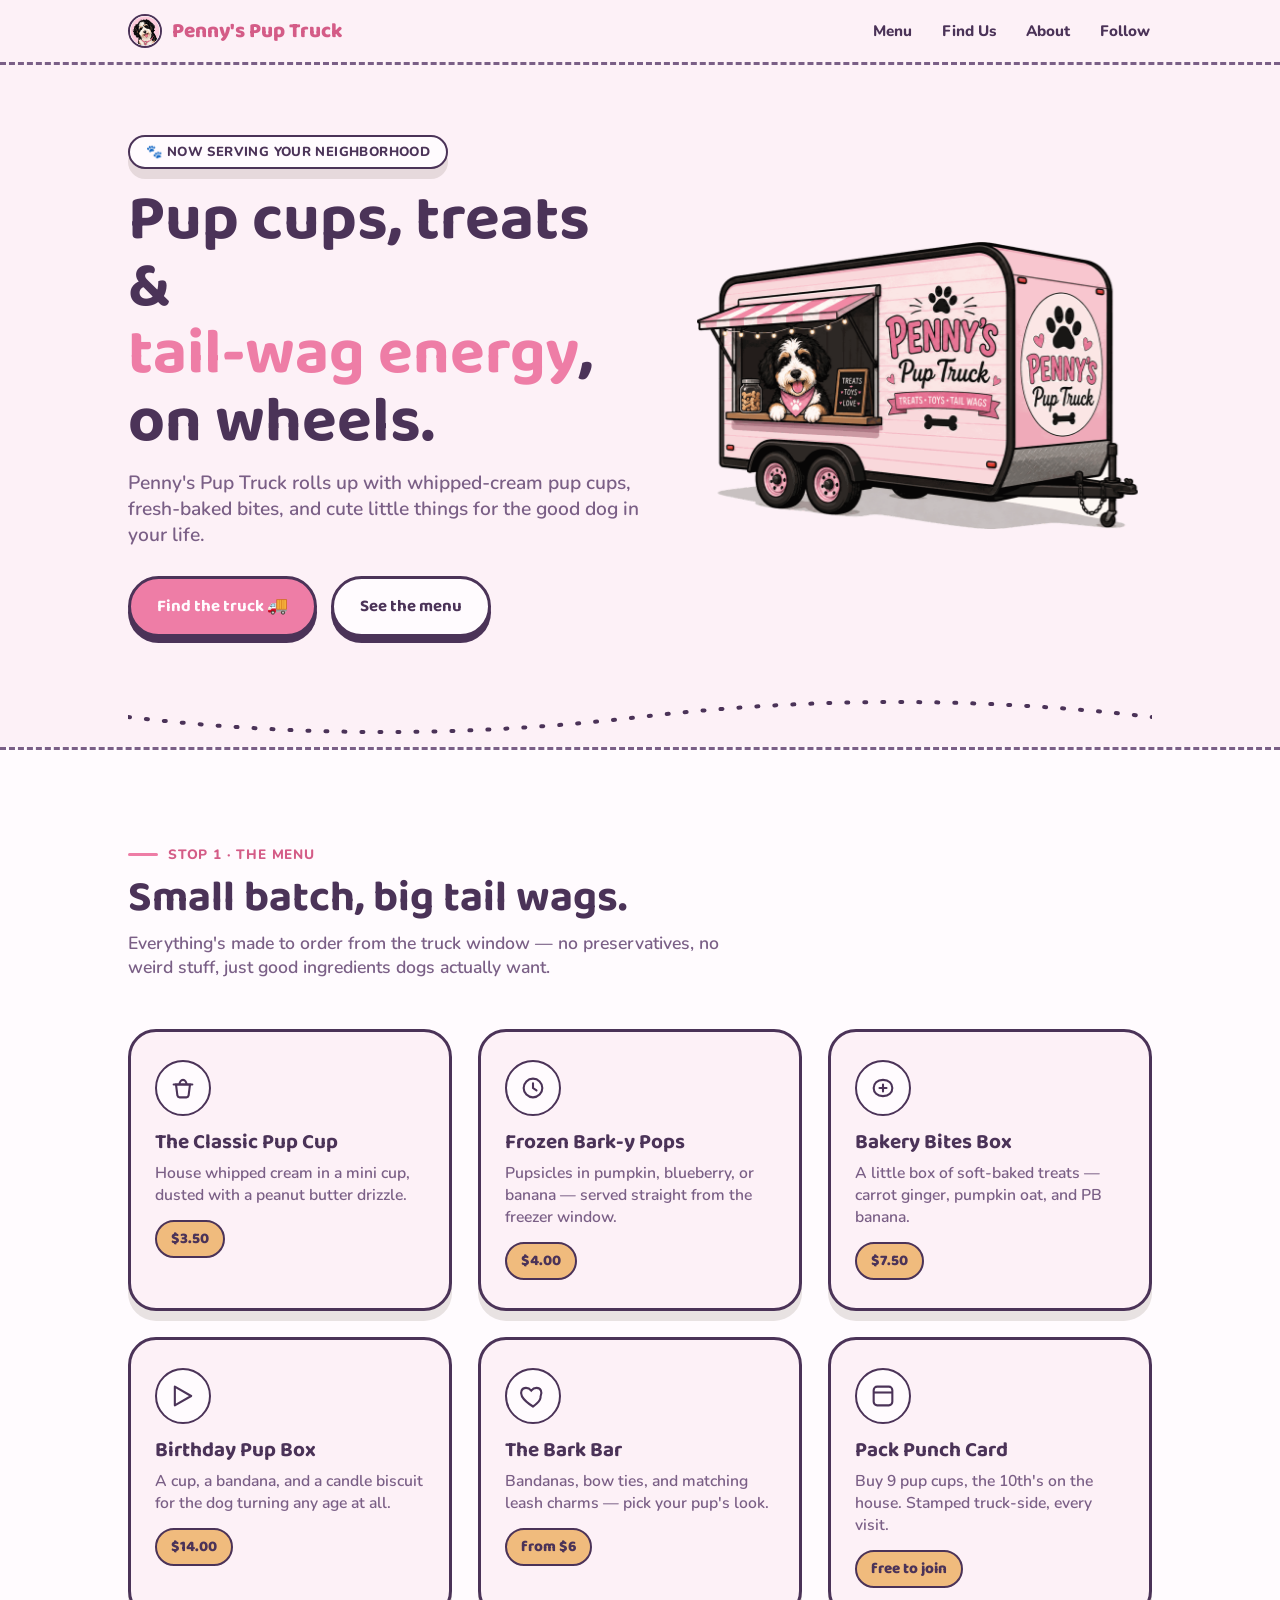
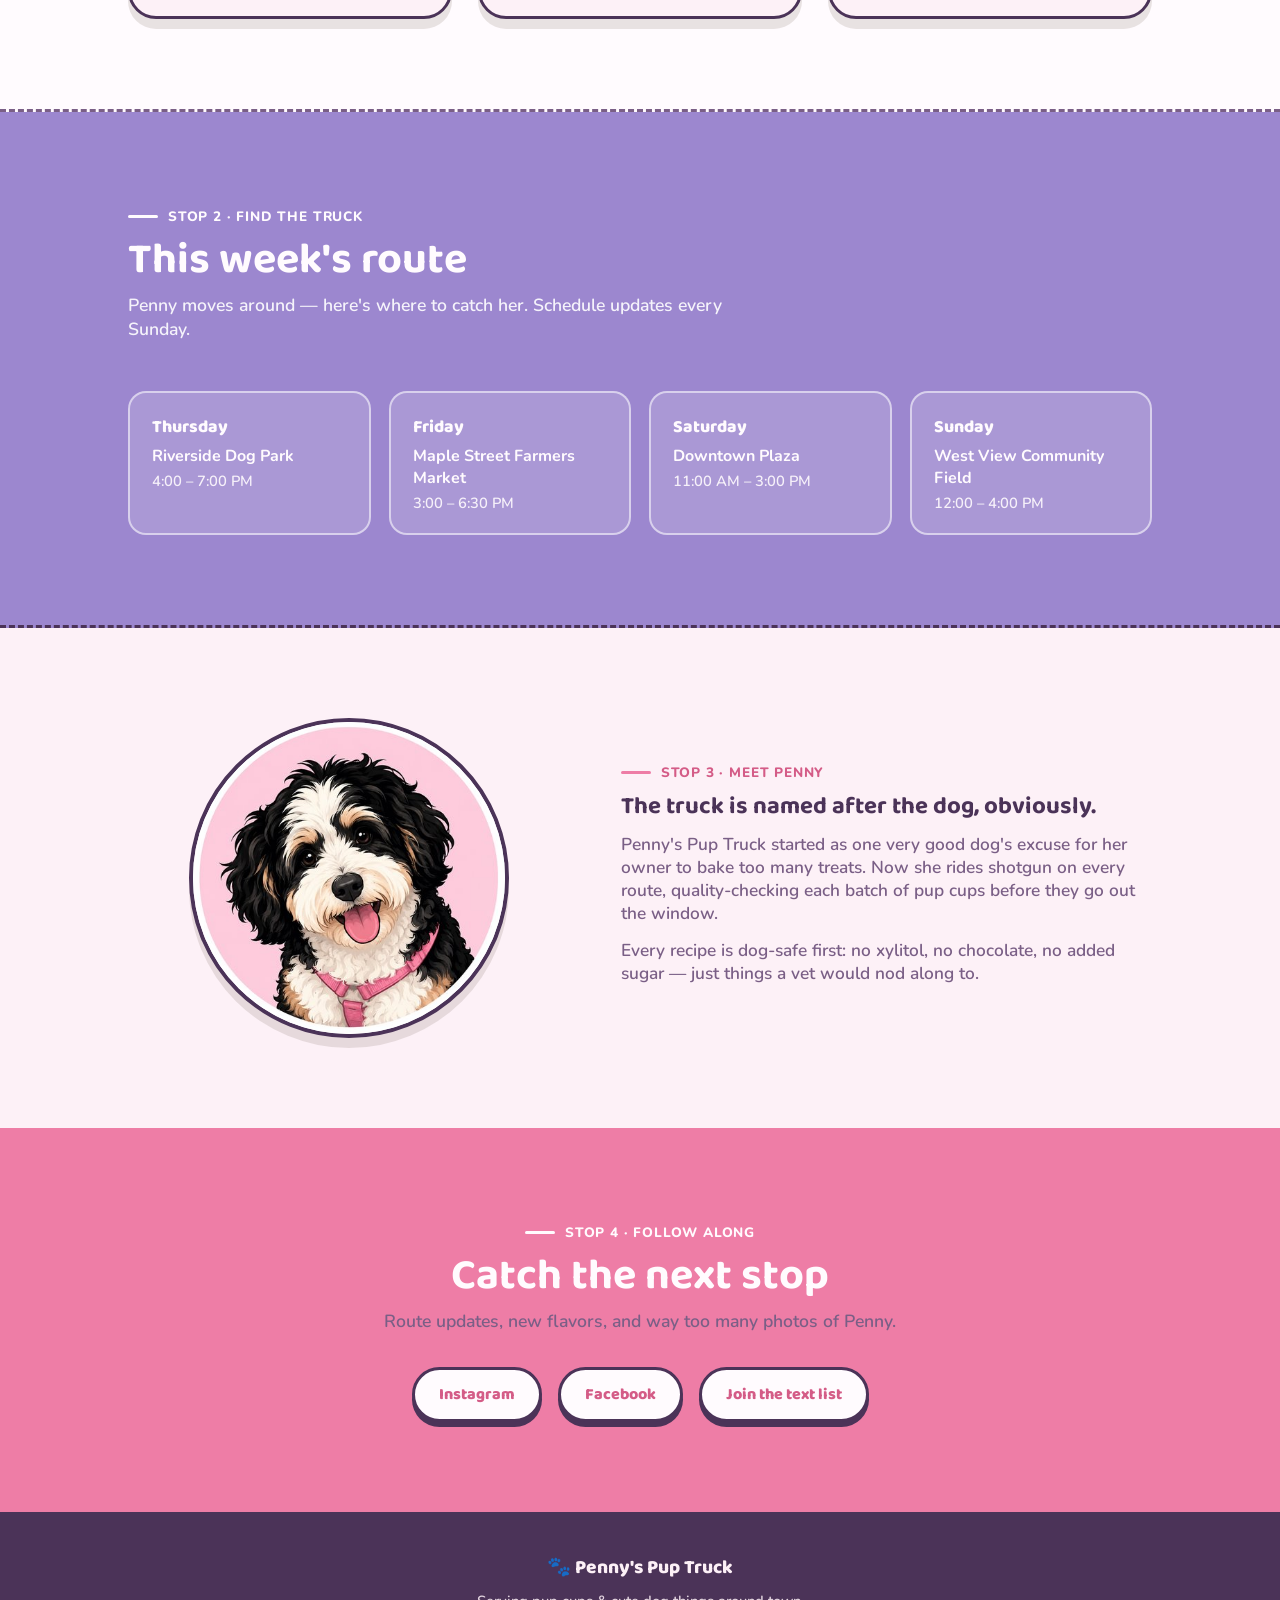
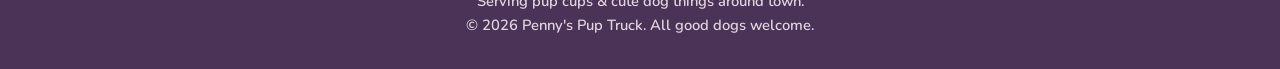
==== index.html @ 5e74de62 "Add Penny's Pup Truck website" ====
<!DOCTYPE html>
<html lang="en">
<head>
<meta charset="UTF-8">
<meta name="viewport" content="width=device-width, initial-scale=1.0">
<title>Penny's Pup Truck — Pup Cups & Cute Dog Things</title>
<link rel="preconnect" href="https://fonts.googleapis.com">
<link rel="preconnect" href="https://fonts.gstatic.com" crossorigin>
<link href="https://fonts.googleapis.com/css2?family=Baloo+2:wght@500;600;700;800&family=Nunito:ital,wght@0,400;0,600;0,700;0,800;1,700&display=swap" rel="stylesheet">
<style>

  :root{
    --cream: #FDF1F7;
    --cream-dark: #FBE0ED;
    --choc: #4B3358;
    --choc-soft: #7A5F86;
    --cherry: #EE7DA6;
    --cherry-dark: #D45C87;
    --sky: #9C87CF;
    --mustard: #F0BB7D;
    --white: #FFFBFE;
    --radius-lg: 28px;
    --radius-md: 18px;
    --shadow: 0 10px 0 rgba(69, 42, 27, 0.12);
  }

  *{ box-sizing: border-box; }
  html{ scroll-behavior: smooth; }

  body{
    margin:0;
    background: var(--cream);
    color: var(--choc);
    font-family: 'Nunito', sans-serif;
    overflow-x: hidden;
  }

  h1, h2, h3, .display{
    font-family: 'Baloo 2', sans-serif;
    font-weight: 700;
    margin: 0;
    line-height: 1.05;
  }

  a{ color: inherit; }

  .wrap{
    max-width: 1080px;
    margin: 0 auto;
    padding: 0 28px;
  }

  /* ---------- NAV ---------- */
  .nav{
    position: sticky;
    top: 0;
    z-index: 50;
    background: var(--cream);
    border-bottom: 3px dashed var(--choc-soft);
  }
  .nav .wrap{
    display:flex;
    align-items:center;
    justify-content: space-between;
    padding: 14px 28px;
  }
  .nav .logo{
    display:flex;
    align-items:center;
    gap:10px;
    font-family:'Baloo 2', sans-serif;
    font-size: 1.3rem;
    font-weight: 800;
    color: var(--cherry-dark);
  }
  .nav .logo img{ width:34px; height:34px; flex-shrink:0; }
  .logo-icon{
    width: 34px;
    height: 34px;
    border-radius: 50%;
    object-fit: cover;
    border: 2px solid var(--choc);
  }
  .nav ul{
    list-style:none;
    display:flex;
    gap: 26px;
    margin:0; padding:0;
    font-weight: 800;
    font-size: 0.95rem;
  }
  .nav ul a{
    text-decoration:none;
    color: var(--choc);
    padding: 6px 2px;
    border-bottom: 3px solid transparent;
    transition: border-color .2s ease, color .2s ease;
  }
  .nav ul a:hover, .nav ul a:focus-visible{
    border-color: var(--cherry);
    color: var(--cherry-dark);
  }
  .nav-toggle{ display:none; }

  /* ---------- HERO ---------- */
  .hero{
    position: relative;
    padding: 70px 0 40px;
    overflow: hidden;
  }
  .hero .wrap{
    display:grid;
    grid-template-columns: 1.1fr 1fr;
    gap: 40px;
    align-items:center;
  }
  .eyebrow{
    display:inline-flex;
    align-items:center;
    gap:8px;
    background: var(--white);
    border: 2px solid var(--choc);
    border-radius: 999px;
    padding: 6px 16px;
    font-weight: 800;
    font-size: 0.82rem;
    letter-spacing: .03em;
    text-transform: uppercase;
    box-shadow: var(--shadow);
  }
  .hero h1{
    font-size: clamp(2.6rem, 5vw, 4.2rem);
    color: var(--choc);
    margin: 18px 0 10px;
  }
  .hero h1 .hl{
    color: var(--cherry);
    position: relative;
    display:inline-block;
  }
  .hero p.lede{
    font-size: 1.2rem;
    color: var(--choc-soft);
    max-width: 46ch;
    margin: 14px 0 28px;
    font-weight: 600;
  }
  .btn-row{ display:flex; gap:14px; flex-wrap:wrap; }
  .btn{
    display:inline-flex;
    align-items:center;
    gap:8px;
    font-family:'Baloo 2', sans-serif;
    font-weight: 700;
    font-size: 1.05rem;
    padding: 14px 26px;
    border-radius: 999px;
    border: 3px solid var(--choc);
    text-decoration:none;
    cursor:pointer;
    transition: transform .15s ease, box-shadow .15s ease;
    box-shadow: 0 6px 0 var(--choc);
  }
  .btn:active{ transform: translateY(4px); box-shadow: 0 2px 0 var(--choc); }
  .btn-primary{ background: var(--cherry); color: var(--white); }
  .btn-primary:hover{ transform: translateY(-2px); box-shadow: 0 8px 0 var(--choc); }
  .btn-secondary{ background: var(--white); color: var(--choc); }
  .btn-secondary:hover{ transform: translateY(-2px); box-shadow: 0 8px 0 var(--choc); }

  /* Truck illustration */
  .truck-scene{
    position: relative;
    height: 320px;
    display: flex;
    align-items: center;
    justify-content: center;
  }
  .truck{
    width: min(94%, 480px);
    transform: translateX(-150%);
    animation: driveIn 1.4s cubic-bezier(.25,.8,.35,1) .3s forwards;
  }
  @keyframes driveIn{
    to{ transform: translateX(0); }
  }
  .truck img{
    width:100%;
    height:auto;
    display:block;
  }

  @media (prefers-reduced-motion: reduce){
    .truck{ animation: none; transform: translateX(0); }
  }

  /* ---------- ROUTE / SIGNATURE DIVIDER ---------- */
  .route-section{
    position: relative;
    padding: 10px 0 0;
  }
  .route-line{
    position: relative;
    max-width: 1080px;
    margin: 0 auto;
    padding: 0 28px;
  }
  .route-line svg{ width:100%; display:block; }
  .paw{
    opacity: 0;
    transform: scale(.4) rotate(-12deg);
    transition: opacity .5s ease, transform .5s ease;
  }
  .paw.in-view{ opacity: 1; transform: scale(1) rotate(-12deg); }

  /* ---------- SECTION SHARED ---------- */
  section{ padding: 90px 0; position:relative; }
  .stop-label{
    display:inline-flex;
    align-items:center;
    gap:10px;
    font-weight: 800;
    color: var(--cherry-dark);
    text-transform: uppercase;
    letter-spacing: .06em;
    font-size: .85rem;
    margin-bottom: 12px;
  }
  .stop-label::before{
    content:"";
    width: 30px; height: 3px;
    background: var(--cherry);
    border-radius: 2px;
    display:inline-block;
  }
  .section-head{ max-width: 640px; margin-bottom: 50px; }
  .section-head h2{ font-size: clamp(2rem, 3.4vw, 2.7rem); }
  .section-head p{ font-size: 1.1rem; color: var(--choc-soft); font-weight:600; margin-top:10px; }

  /* ---------- MENU ---------- */
  .menu{ background: var(--white); border-top: 3px dashed var(--choc-soft); border-bottom: 3px dashed var(--choc-soft); }
  .menu-grid{
    display:grid;
    grid-template-columns: repeat(3, 1fr);
    gap: 26px;
  }
  .menu-card{
    background: var(--cream);
    border: 3px solid var(--choc);
    border-radius: var(--radius-lg);
    padding: 28px 24px;
    box-shadow: var(--shadow);
    transition: transform .2s ease, box-shadow .2s ease;
  }
  .menu-card:hover{
    transform: translateY(-6px) rotate(-1deg);
    box-shadow: 0 16px 0 rgba(69,42,27,.12);
  }
  .menu-card .icon{
    width: 56px; height:56px;
    display:flex; align-items:center; justify-content:center;
    background: var(--white);
    border: 2px solid var(--choc);
    border-radius: 50%;
    margin-bottom: 16px;
  }
  .menu-card h3{ font-size: 1.3rem; margin-bottom: 8px; }
  .menu-card p{ font-weight:600; color: var(--choc-soft); margin:0 0 14px; font-size: .98rem; }
  .price-tag{
    display:inline-block;
    font-family:'Baloo 2', sans-serif;
    font-weight: 800;
    background: var(--mustard);
    color: var(--choc);
    padding: 5px 14px;
    border-radius: 999px;
    font-size: .95rem;
    border: 2px solid var(--choc);
  }

  /* ---------- FIND THE TRUCK ---------- */
  .find{
    background: var(--sky);
    color: var(--white);
    border-bottom: 3px dashed var(--choc);
  }
  .find .stop-label{ color: var(--white); }
  .find .stop-label::before{ background: var(--white); }
  .find .section-head p{ color: rgba(255,255,255,.9); }
  .schedule{
    display:grid;
    grid-template-columns: repeat(auto-fit, minmax(220px,1fr));
    gap: 18px;
  }
  .stop-card{
    background: rgba(255,255,255,.14);
    border: 2px solid rgba(255,255,255,.55);
    border-radius: var(--radius-md);
    padding: 20px 22px;
  }
  .stop-card .day{
    font-family:'Baloo 2', sans-serif;
    font-weight: 800;
    font-size: 1.1rem;
    margin-bottom: 4px;
  }
  .stop-card .place{ font-weight: 700; }
  .stop-card .time{ font-weight:600; opacity:.9; font-size: .92rem; margin-top:4px; }

  /* ---------- ABOUT ---------- */
  .about .wrap{
    display:grid;
    grid-template-columns: 1fr 1.2fr;
    gap: 50px;
    align-items: center;
  }
  .penny-badge{
    width: 100%;
    max-width: 320px;
    aspect-ratio: 1;
    margin: 0 auto;
    border-radius: 50%;
    background: var(--white);
    border: 4px solid var(--choc);
    overflow: hidden;
    box-shadow: var(--shadow);
  }
  .penny-badge img{
    width: 100%;
    height: 100%;
    object-fit: cover;
    display: block;
  }
  .about p{ font-size: 1.08rem; font-weight:600; color: var(--choc-soft); margin: 14px 0; }

  /* ---------- FOLLOW / SOCIAL ---------- */
  .follow{ background: var(--cherry); color: var(--white); text-align:center; }
  .follow .section-head{ margin: 0 auto 34px; }
  .follow .stop-label{ color: var(--white); justify-content:center; }
  .follow .stop-label::before{ background: var(--white); }
  .follow-links{ display:flex; gap:16px; justify-content:center; flex-wrap:wrap; }
  .follow-links a{
    background: var(--white);
    color: var(--cherry-dark);
    text-decoration:none;
    font-weight: 800;
    font-family:'Baloo 2', sans-serif;
    padding: 12px 24px;
    border-radius: 999px;
    border: 3px solid var(--choc);
    box-shadow: 0 5px 0 var(--choc);
    transition: transform .15s ease;
  }
  .follow-links a:hover{ transform: translateY(-3px); }

  /* ---------- FOOTER ---------- */
  footer{
    background: var(--choc);
    color: var(--cream);
    padding: 40px 0 30px;
    text-align:center;
  }
  footer .logo{
    font-family:'Baloo 2', sans-serif;
    font-weight:800;
    font-size:1.2rem;
    margin-bottom:8px;
  }
  footer p{ margin: 4px 0; font-weight:600; opacity:.85; font-size:.92rem; }

  /* ---------- RESPONSIVE ---------- */
  @media (max-width: 860px){
    .hero .wrap{ grid-template-columns: 1fr; }
    .truck-scene{ height: 220px; order: -1; }
    .menu-grid{ grid-template-columns: 1fr 1fr; }
    .about .wrap{ grid-template-columns: 1fr; text-align:center; }
    .nav ul{ display:none; }
  }
  @media (max-width: 560px){
    .menu-grid{ grid-template-columns: 1fr; }
    .hero p.lede{ font-size: 1.05rem; }
  }

  :focus-visible{ outline: 3px solid var(--sky); outline-offset: 2px; }
</style>
</head>
<body>

<nav class="nav">
  <div class="wrap">
    <div class="logo">
      <img src="[data-uri]" alt="Penny" class="logo-icon">
      Penny's Pup Truck
    </div>
    <ul>
      <li><a href="#menu">Menu</a></li>
      <li><a href="#find">Find Us</a></li>
      <li><a href="#about">About</a></li>
      <li><a href="#follow">Follow</a></li>
    </ul>
  </div>
</nav>

<header class="hero">
  <div class="wrap">
    <div>
      <span class="eyebrow">🐾 Now serving your neighborhood</span>
      <h1>Pup cups, treats &amp;<br><span class="hl">tail-wag energy</span>,<br>on wheels.</h1>
      <p class="lede">Penny's Pup Truck rolls up with whipped-cream pup cups, fresh-baked bites, and cute little things for the good dog in your life.</p>
      <div class="btn-row">
        <a href="#find" class="btn btn-primary">Find the truck 🚚</a>
        <a href="#menu" class="btn btn-secondary">See the menu</a>
      </div>
    </div>
    <div class="truck-scene">
      <div class="truck">
        <img src="[data-uri]" alt="Penny's Pup Truck, a pink food trailer with Penny the dog serving from the window" class="truck-img">
      </div>
    </div>
  </div>
</header>

<div class="route-section">
  <div class="route-line">
    <svg viewBox="0 0 1024 60" preserveAspectRatio="none" xmlns="http://www.w3.org/2000/svg">
      <path d="M0,30 Q256,60 512,30 T1024,30" fill="none" stroke="#4B3358" stroke-width="4" stroke-dasharray="2 16" stroke-linecap="round"/>
    </svg>
  </div>
</div>

<section id="menu" class="menu">
  <div class="wrap">
    <div class="section-head">
      <span class="stop-label">Stop 1 · The Menu</span>
      <h2>Small batch, big tail wags.</h2>
      <p>Everything's made to order from the truck window — no preservatives, no weird stuff, just good ingredients dogs actually want.</p>
    </div>
    <div class="menu-grid">

      <div class="menu-card">
        <div class="icon">
          <svg width="28" height="28" viewBox="0 0 24 24" fill="none"><path d="M6 9h12l-1.2 9.5a2 2 0 0 1-2 1.5H9.2a2 2 0 0 1-2-1.5L6 9Z" stroke="#4B3358" stroke-width="1.8"/><path d="M4 9h16" stroke="#4B3358" stroke-width="1.8" stroke-linecap="round"/><path d="M9 9c0-2 1.3-4 3-4s3 2 3 4" stroke="#4B3358" stroke-width="1.8"/></svg>
        </div>
        <h3>The Classic Pup Cup</h3>
        <p>House whipped cream in a mini cup, dusted with a peanut butter drizzle.</p>
        <span class="price-tag">$3.50</span>
      </div>

      <div class="menu-card">
        <div class="icon">
          <svg width="28" height="28" viewBox="0 0 24 24" fill="none"><circle cx="12" cy="12" r="8" stroke="#4B3358" stroke-width="1.8"/><path d="M12 8v4l3 2" stroke="#4B3358" stroke-width="1.8" stroke-linecap="round"/></svg>
        </div>
        <h3>Frozen Bark-y Pops</h3>
        <p>Pupsicles in pumpkin, blueberry, or banana — served straight from the freezer window.</p>
        <span class="price-tag">$4.00</span>
      </div>

      <div class="menu-card">
        <div class="icon">
          <svg width="28" height="28" viewBox="0 0 24 24" fill="none"><path d="M4 12c0-4 3-7 8-7s8 3 8 7-3 7-8 7-8-3-8-7Z" stroke="#4B3358" stroke-width="1.8"/><path d="M9 12h6M12 9v6" stroke="#4B3358" stroke-width="1.8" stroke-linecap="round"/></svg>
        </div>
        <h3>Bakery Bites Box</h3>
        <p>A little box of soft-baked treats — carrot ginger, pumpkin oat, and PB banana.</p>
        <span class="price-tag">$7.50</span>
      </div>

      <div class="menu-card">
        <div class="icon">
          <svg width="28" height="28" viewBox="0 0 24 24" fill="none"><path d="M5 4l14 8-14 8V4Z" stroke="#4B3358" stroke-width="1.8" stroke-linejoin="round"/></svg>
        </div>
        <h3>Birthday Pup Box</h3>
        <p>A cup, a bandana, and a candle biscuit for the dog turning any age at all.</p>
        <span class="price-tag">$14.00</span>
      </div>

      <div class="menu-card">
        <div class="icon">
          <svg width="28" height="28" viewBox="0 0 24 24" fill="none"><path d="M12 21s-7-4.4-9.5-8.7C.7 8.5 2.4 5 6 5c2 0 3.4 1 4.5 2.4C11.6 6 13 5 15 5c3.6 0 5.3 3.5 3.5 7.3C19 16.6 12 21 12 21Z" stroke="#4B3358" stroke-width="1.8"/></svg>
        </div>
        <h3>The Bark Bar</h3>
        <p>Bandanas, bow ties, and matching leash charms — pick your pup's look.</p>
        <span class="price-tag">from $6</span>
      </div>

      <div class="menu-card">
        <div class="icon">
          <svg width="28" height="28" viewBox="0 0 24 24" fill="none"><rect x="4" y="4" width="16" height="16" rx="3" stroke="#4B3358" stroke-width="1.8"/><path d="M4 9h16" stroke="#4B3358" stroke-width="1.8"/></svg>
        </div>
        <h3>Pack Punch Card</h3>
        <p>Buy 9 pup cups, the 10th's on the house. Stamped truck-side, every visit.</p>
        <span class="price-tag">free to join</span>
      </div>

    </div>
  </div>
</section>

<section id="find" class="find">
  <div class="wrap">
    <div class="section-head">
      <span class="stop-label">Stop 2 · Find The Truck</span>
      <h2>This week's route</h2>
      <p>Penny moves around — here's where to catch her. Schedule updates every Sunday.</p>
    </div>
    <div class="schedule">
      <div class="stop-card">
        <div class="day">Thursday</div>
        <div class="place">Riverside Dog Park</div>
        <div class="time">4:00 – 7:00 PM</div>
      </div>
      <div class="stop-card">
        <div class="day">Friday</div>
        <div class="place">Maple Street Farmers Market</div>
        <div class="time">3:00 – 6:30 PM</div>
      </div>
      <div class="stop-card">
        <div class="day">Saturday</div>
        <div class="place">Downtown Plaza</div>
        <div class="time">11:00 AM – 3:00 PM</div>
      </div>
      <div class="stop-card">
        <div class="day">Sunday</div>
        <div class="place">West View Community Field</div>
        <div class="time">12:00 – 4:00 PM</div>
      </div>
    </div>
  </div>
</section>

<section id="about" class="about">
  <div class="wrap">
    <div class="penny-badge">
      <img src="[data-uri]" alt="Penny, the mini bernedoodle behind Penny's Pup Truck">
    </div>
    <div>
      <span class="stop-label">Stop 3 · Meet Penny</span>
      <h2>The truck is named after the dog, obviously.</h2>
      <p>Penny's Pup Truck started as one very good dog's excuse for her owner to bake too many treats. Now she rides shotgun on every route, quality-checking each batch of pup cups before they go out the window.</p>
      <p>Every recipe is dog-safe first: no xylitol, no chocolate, no added sugar — just things a vet would nod along to.</p>
    </div>
  </div>
</section>

<section id="follow" class="follow">
  <div class="wrap">
    <span class="stop-label">Stop 4 · Follow Along</span>
    <div class="section-head">
      <h2>Catch the next stop</h2>
      <p>Route updates, new flavors, and way too many photos of Penny.</p>
    </div>
    <div class="follow-links">
      <a href="#">Instagram</a>
      <a href="#">Facebook</a>
      <a href="#">Join the text list</a>
    </div>
  </div>
</section>

<footer>
  <div class="wrap">
    <div class="logo">🐾 Penny's Pup Truck</div>
    <p>Serving pup cups &amp; cute dog things around town.</p>
    <p>© <span id="year"></span> Penny's Pup Truck. All good dogs welcome.</p>
  </div>
</footer>

<script>
  document.getElementById('year').textContent = new Date().getFullYear();

  // Reveal paw prints / route as it scrolls into view (progressive enhancement)
  const observer = new IntersectionObserver((entries) => {
    entries.forEach(e => {
      if(e.isIntersecting){ e.target.classList.add('in-view'); }
    });
  }, { threshold: 0.3 });
  document.querySelectorAll('.paw').forEach(el => observer.observe(el));
</script>

</body>
</html>
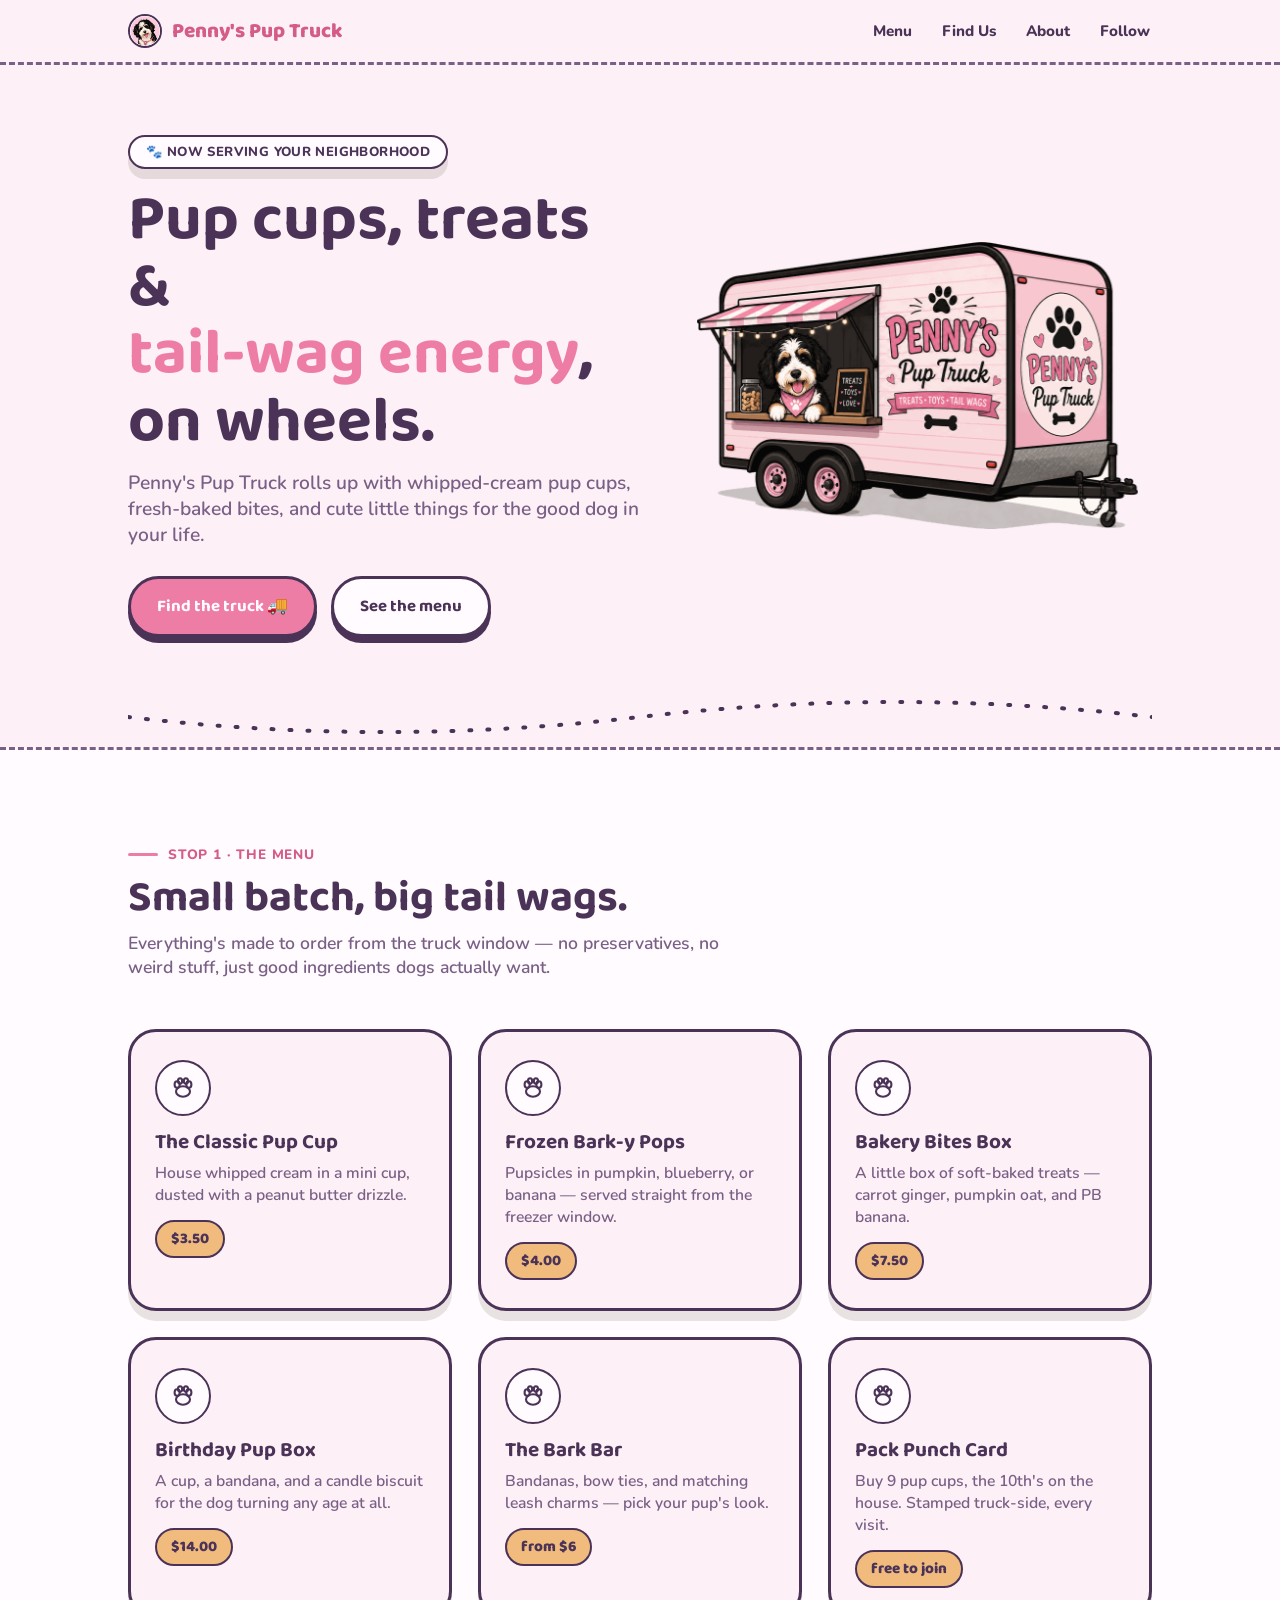
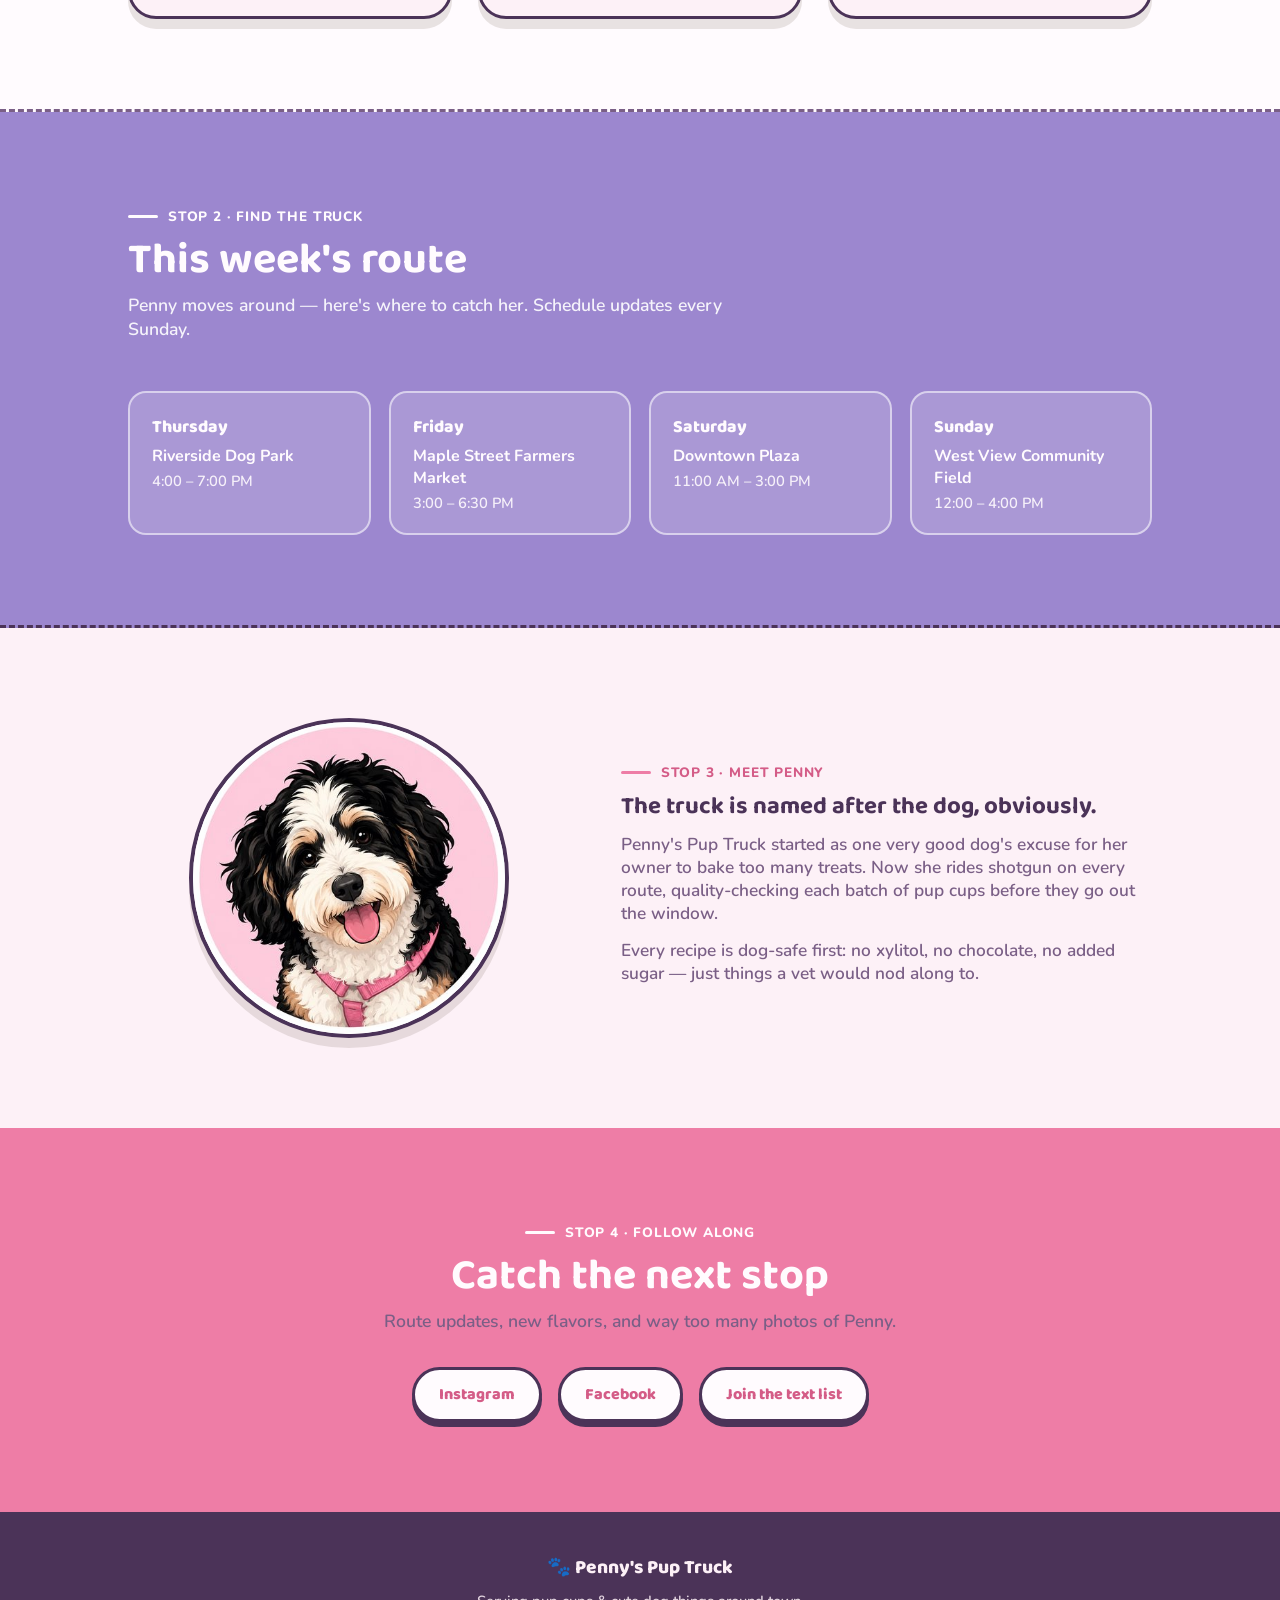
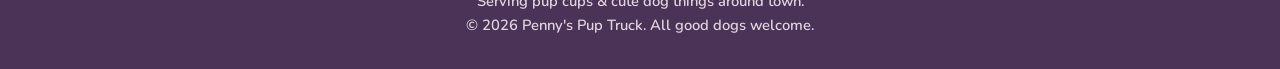
==== commit 3917a2b4: "Add admin panel and move site content to content.json" ====
--- a/index.html
+++ b/index.html
@@ -237,6 +237,27 @@
   .section-head p{ font-size: 1.1rem; color: var(--choc-soft); font-weight:600; margin-top:10px; }
 
   /* ---------- MENU ---------- */
+  /* ---------- NEWS ---------- */
+  .news{ padding-bottom: 20px; }
+  .news-list{ display:grid; gap:18px; }
+  .news-card{
+    background: var(--white);
+    border: 3px solid var(--choc);
+    border-radius: var(--radius-md);
+    padding: 20px 24px;
+    box-shadow: var(--shadow);
+  }
+  .news-card .news-date{
+    font-weight: 800;
+    text-transform: uppercase;
+    letter-spacing: .05em;
+    font-size: .8rem;
+    color: var(--cherry-dark);
+    margin-bottom: 6px;
+  }
+  .news-card h3{ font-size: 1.15rem; margin-bottom: 6px; }
+  .news-card p{ font-weight: 600; color: var(--choc-soft); margin: 0; }
+
   .menu{ background: var(--white); border-top: 3px dashed var(--choc-soft); border-bottom: 3px dashed var(--choc-soft); }
   .menu-grid{
     display:grid;
@@ -388,7 +409,7 @@
 <nav class="nav">
   <div class="wrap">
     <div class="logo">
-      <img src="[data-uri]" alt="Penny" class="logo-icon">
+      <img src="[data-uri]" alt="Penny" class="logo-icon" id="nav-logo-img">
       Penny's Pup Truck
     </div>
     <ul>
@@ -403,9 +424,9 @@
 <header class="hero">
   <div class="wrap">
     <div>
-      <span class="eyebrow">🐾 Now serving your neighborhood</span>
-      <h1>Pup cups, treats &amp;<br><span class="hl">tail-wag energy</span>,<br>on wheels.</h1>
-      <p class="lede">Penny's Pup Truck rolls up with whipped-cream pup cups, fresh-baked bites, and cute little things for the good dog in your life.</p>
+      <span class="eyebrow" id="hero-eyebrow">🐾 Now serving your neighborhood</span>
+      <h1 id="hero-title">Pup cups, treats &amp;<br><span class="hl">tail-wag energy</span>,<br>on wheels.</h1>
+      <p class="lede" id="hero-lede">Penny's Pup Truck rolls up with whipped-cream pup cups, fresh-baked bites, and cute little things for the good dog in your life.</p>
       <div class="btn-row">
         <a href="#find" class="btn btn-primary">Find the truck 🚚</a>
         <a href="#menu" class="btn btn-secondary">See the menu</a>
@@ -413,7 +434,7 @@
     </div>
     <div class="truck-scene">
       <div class="truck">
-        <img src="[data-uri]" alt="Penny's Pup Truck, a pink food trailer with Penny the dog serving from the window" class="truck-img">
+        <img src="[data-uri]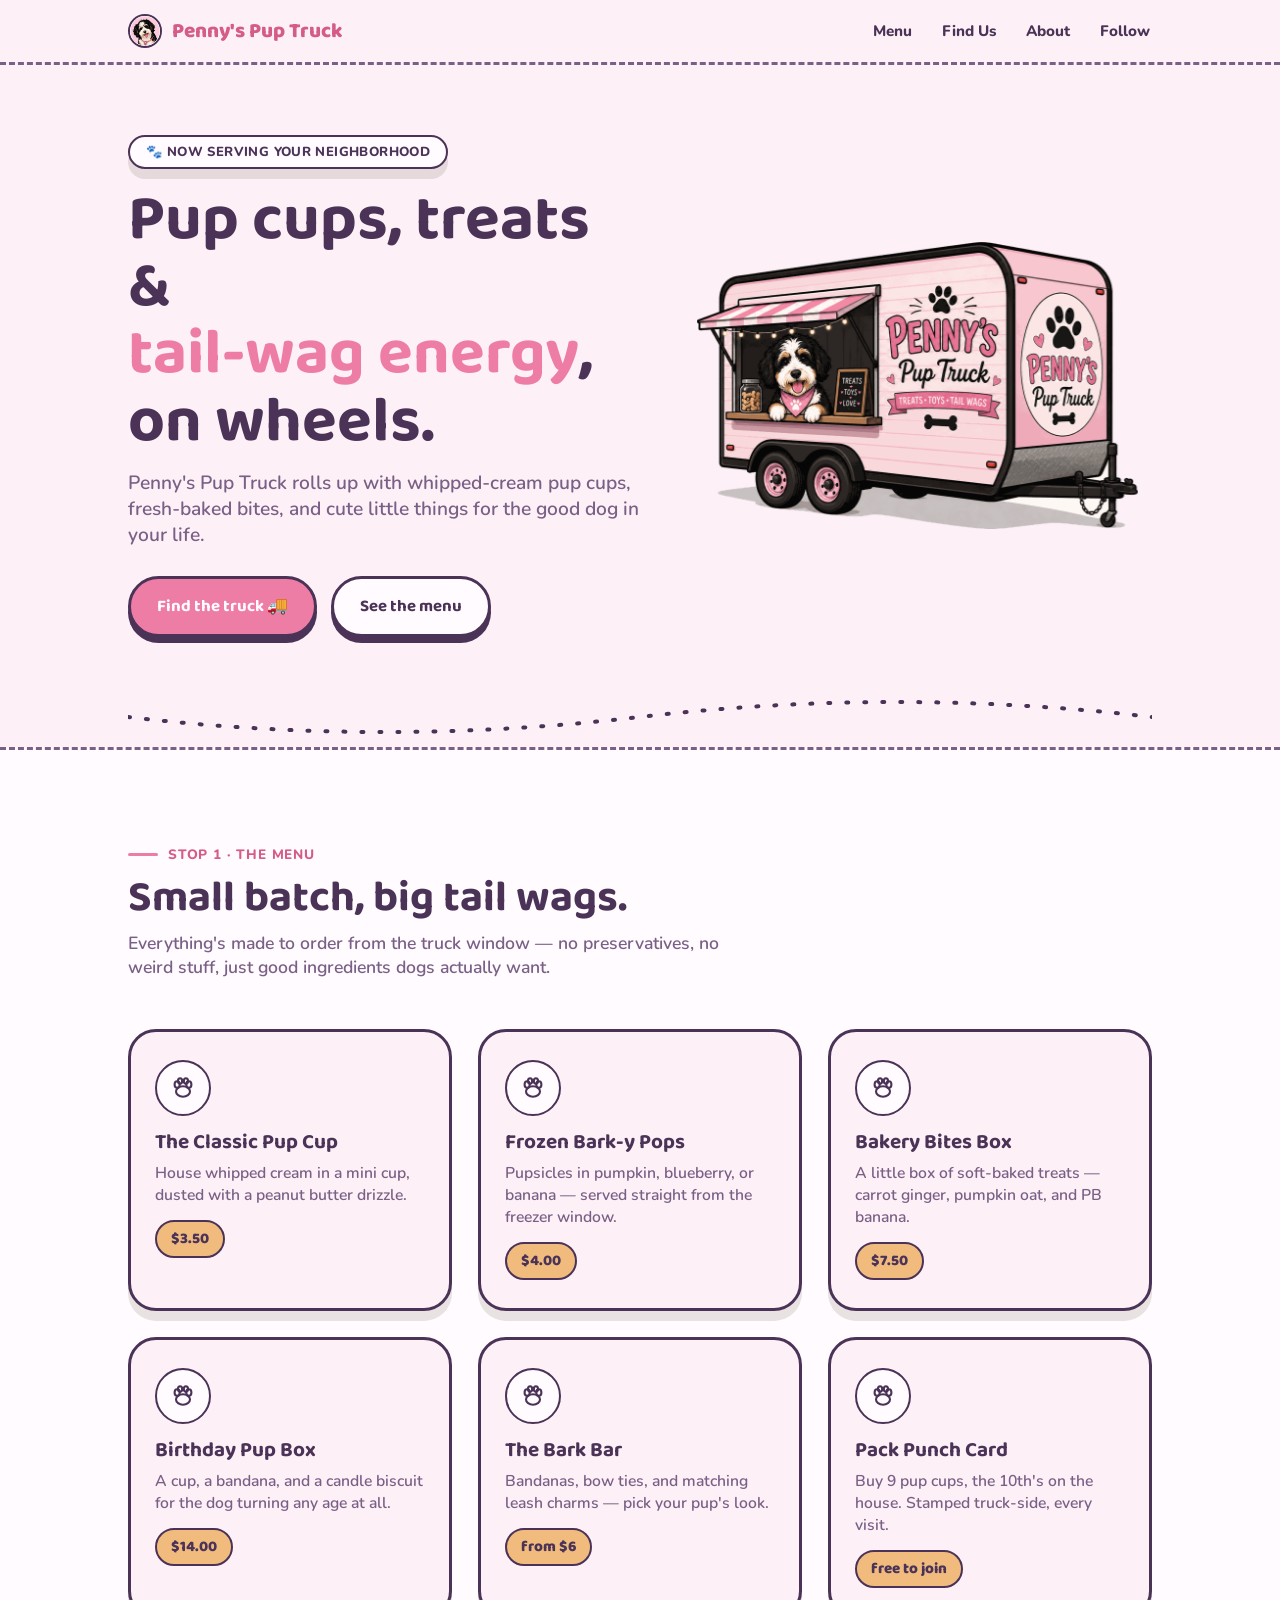
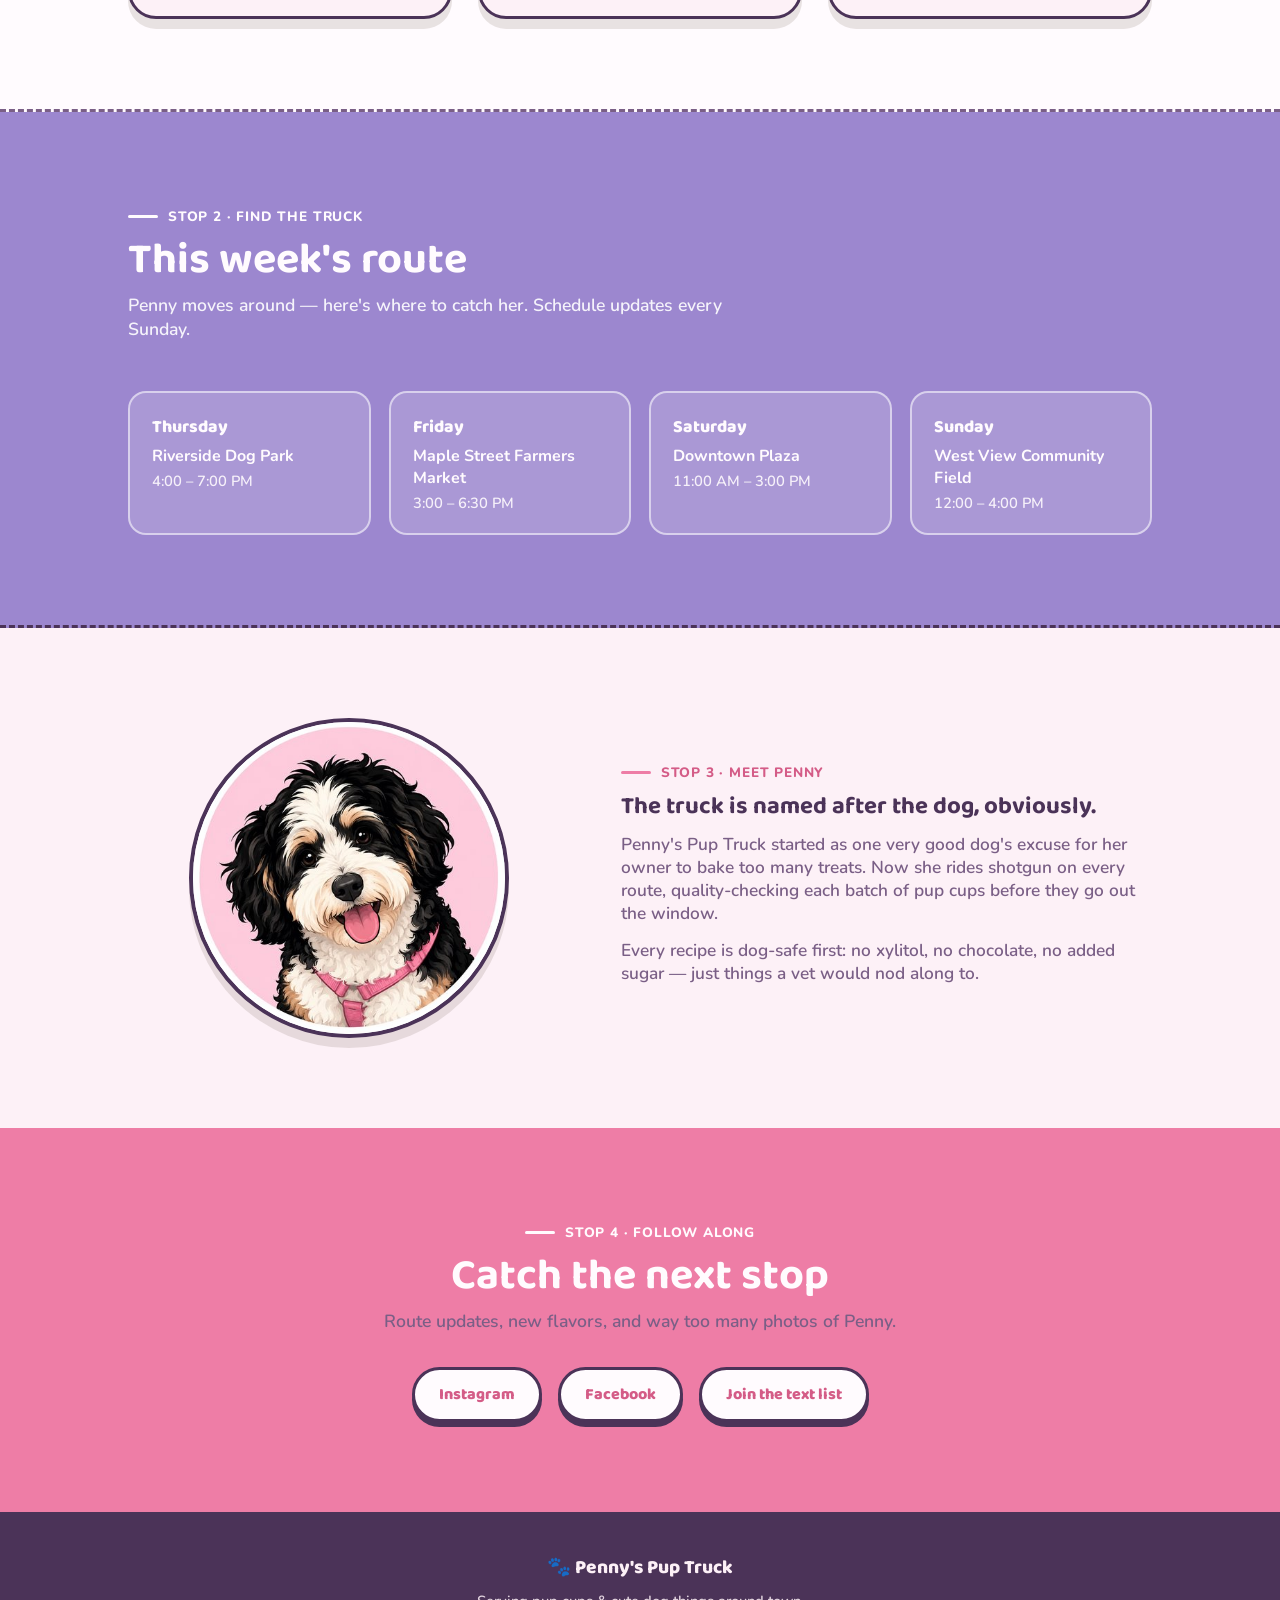
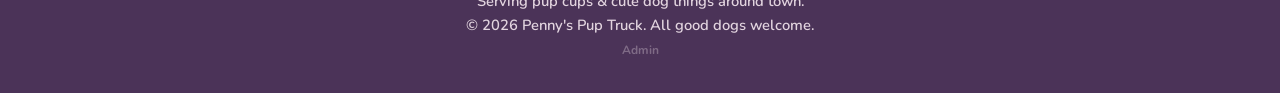
==== commit 99a6edb3: "Move Google Sign-In inline, no more redirect to admin.html" ====
--- a/index.html
+++ b/index.html
@@ -7,6 +7,7 @@
 <link rel="preconnect" href="https://fonts.googleapis.com">
 <link rel="preconnect" href="https://fonts.gstatic.com" crossorigin>
 <link href="https://fonts.googleapis.com/css2?family=Baloo+2:wght@500;600;700;800&family=Nunito:ital,wght@0,400;0,600;0,700;0,800;1,700&display=swap" rel="stylesheet">
+<script src="https://accounts.google.com/gsi/client" async defer></script>
 <style>
 
   :root{
@@ -402,7 +403,166 @@
   }
 
   :focus-visible{ outline: 3px solid var(--sky); outline-offset: 2px; }
+
+  /* ---------- INLINE EDIT MODE ---------- */
+  .menu-card, .news-card, .stop-card{ position: relative; }
+
+  [contenteditable="true"]{
+    outline: 2px dashed var(--sky);
+    outline-offset: 3px;
+    border-radius: 4px;
+    cursor: text;
+  }
+  [contenteditable="true"]:focus{
+    outline: 2px solid var(--cherry);
+    background: rgba(156,135,207,.08);
+  }
+  .editable-img{ cursor: pointer; outline: 3px dashed var(--sky); outline-offset: 2px; }
+  .editable-link{ outline: 2px dashed var(--sky); outline-offset: 3px; border-radius: 4px; }
+
+  .remove-item-btn{
+    position: absolute;
+    top: 8px; right: 8px;
+    background: #D4514C;
+    color: white;
+    border: none;
+    border-radius: 999px;
+    width: 24px; height: 24px;
+    font-weight: 800;
+    cursor: pointer;
+    line-height: 1;
+    z-index: 5;
+  }
+  .add-item-btn{
+    background: var(--white);
+    border: 2px dashed var(--cherry-dark);
+    color: var(--cherry-dark);
+    border-radius: 10px;
+    padding: 12px 16px;
+    font-weight: 800;
+    font-family: 'Nunito', sans-serif;
+    font-size: .95rem;
+    cursor: pointer;
+    width: 100%;
+    margin-top: 8px;
+  }
+  .add-item-btn:hover{ background: var(--cream); }
+
+  .admin-toolbar{
+    position: fixed;
+    bottom: 0; left: 0; right: 0;
+    background: var(--choc);
+    color: var(--white);
+    padding: 14px 24px;
+    display: flex;
+    align-items: center;
+    justify-content: space-between;
+    z-index: 999;
+    box-shadow: 0 -4px 16px rgba(0,0,0,.2);
+  }
+  .admin-toolbar .status{ font-weight: 700; font-size: .9rem; opacity: .9; }
+  .admin-toolbar .actions{ display: flex; gap: 10px; }
+  .admin-toolbar button{
+    font-family: 'Baloo 2', sans-serif;
+    font-weight: 700;
+    border-radius: 999px;
+    padding: 10px 22px;
+    cursor: pointer;
+    border: 2px solid var(--white);
+    font-size: .95rem;
+  }
+  .admin-toolbar .save-btn{ background: var(--cherry); color: var(--white); border-color: var(--white); }
+  .admin-toolbar .exit-btn{ background: transparent; color: var(--white); }
+
+  .admin-btn{
+    font-family: 'Nunito', sans-serif;
+    font-weight: 700;
+    font-size: .75rem;
+    text-decoration: none;
+    color: var(--cream);
+    opacity: .35;
+    transition: opacity .15s ease;
+    background: none;
+    border: none;
+    cursor: pointer;
+    padding: 0;
+  }
+  .admin-btn:hover{ opacity: .8; }
+  body.admin-edit-mode .admin-btn{ display: none; }
+
+  .signin-overlay{
+    position: fixed;
+    inset: 0;
+    background: rgba(75,51,88,.55);
+    z-index: 1000;
+    display: flex;
+    align-items: center;
+    justify-content: center;
+    padding: 20px;
+  }
+  .signin-card{
+    background: var(--white);
+    border: 3px solid var(--choc);
+    border-radius: 20px;
+    padding: 32px 28px;
+    max-width: 340px;
+    width: 100%;
+    text-align: center;
+    position: relative;
+    box-shadow: var(--shadow);
+  }
+  .signin-card h3{ font-size: 1.3rem; color: var(--cherry-dark); margin-bottom: 8px; }
+  .signin-card p{ color: var(--choc-soft); font-weight: 600; font-size: .9rem; margin-bottom: 18px; }
+  .signin-card #google-signin-button{ display: flex; justify-content: center; }
+  .signin-close{
+    position: absolute;
+    top: 10px; right: 14px;
+    background: none;
+    border: none;
+    font-size: 1.4rem;
+    color: var(--choc-soft);
+    cursor: pointer;
+    line-height: 1;
+  }
+  #signin-status{
+    display: none;
+    margin-top: 14px;
+    font-weight: 700;
+    font-size: .85rem;
+    color: #D4514C;
+    background: #FCE4E1;
+    border: 2px solid #D4514C;
+    border-radius: 10px;
+    padding: 8px 12px;
+  }
+
+  /* clearer hover cues while actively editing */
+  body.admin-edit-mode [contenteditable="true"]:hover{
+    background: rgba(156,135,207,.12);
+  }
+  body.admin-edit-mode [contenteditable="true"]::after{
+    content: '✏️';
+    font-size: .7em;
+    opacity: 0;
+    margin-left: 4px;
+  }
+  body.admin-edit-mode [contenteditable="true"]:hover::after{ opacity: .6; }
+  .editable-img:hover{ filter: brightness(.85); }
+
+  .edit-mode-banner{
+    display:none;
+    background: var(--sky);
+    color: var(--white);
+    text-align: center;
+    font-weight: 700;
+    font-size: .9rem;
+    padding: 10px 20px;
+  }
+  body.admin-edit-mode .edit-mode-banner{ display:block; }
+
+  body.admin-edit-mode{ padding-bottom: 70px; }
 </style>
+
 </head>
 <body>
 
@@ -420,6 +580,8 @@
     </ul>
   </div>
 </nav>
+
+<div class="edit-mode-banner">✏️ You're editing this site — click any text or photo to change it, use the + buttons to add items, then hit "Save changes" below when you're done.</div>
 
 <header class="hero">
   <div class="wrap">
@@ -514,8 +676,31 @@
     <div class="logo">🐾 <span id="footer-name">Penny's Pup Truck</span></div>
     <p id="footer-tagline">Serving pup cups &amp; cute dog things around town.</p>
     <p>© <span id="year"></span> <span id="footer-name-2">Penny's Pup Truck</span>. All good dogs welcome.</p>
+    <p><button type="button" class="admin-btn" id="admin-open-btn">Admin</button></p>
   </div>
 </footer>
+
+<div class="signin-overlay" id="signin-overlay" style="display:none;">
+  <div class="signin-card">
+    <button type="button" class="signin-close" id="signin-close-btn">&times;</button>
+    <h3>🐾 Admin Sign In</h3>
+    <p>Sign in with the Google account that manages this site.</p>
+    <div id="google-signin-button"></div>
+    <div id="signin-status"></div>
+  </div>
+</div>
+
+<div class="admin-toolbar" id="admin-toolbar" style="display:none;">
+  <span class="status" id="admin-status">Editing</span>
+  <div class="actions">
+    <button class="save-btn" id="edit-save-btn">Save changes</button>
+    <button class="exit-btn" id="edit-signout-btn">Sign out</button>
+  </div>
+</div>
+
+<input type="file" id="file-navLogo" accept="image/*" style="display:none">
+<input type="file" id="file-truck" accept="image/*" style="display:none">
+<input type="file" id="file-aboutPhoto" accept="image/*" style="display:none">
 
 <script>
   document.getElementById('year').textContent = new Date().getFullYear();
@@ -528,99 +713,339 @@
   }, { threshold: 0.3 });
   document.querySelectorAll('.paw').forEach(el => observer.observe(el));
 
-  // ---------- Load editable content from content.json ----------
+  // ---------- Admin session + inline Google Sign-In ----------
+  const ADMIN_EMAIL = "gaporp456@gmail.com";
+  const GOOGLE_CLIENT_ID = "282672384779-dnvi5jc5jbdmqdi140p4pa54ast1jd7q.apps.googleusercontent.com";
+  const SESSION_LENGTH_HOURS = 12;
+
+  function getAdminSession(){
+    try {
+      const raw = localStorage.getItem('pptAdminSession');
+      if (!raw) return null;
+      const session = JSON.parse(raw);
+      if (session.email === ADMIN_EMAIL && session.exp > Date.now()) return session;
+      localStorage.removeItem('pptAdminSession');
+      return null;
+    } catch { return null; }
+  }
+
+  function decodeJwt(token){
+    const base64 = token.split('.')[1].replace(/-/g, '+').replace(/_/g, '/');
+    return JSON.parse(decodeURIComponent(escape(atob(base64))));
+  }
+
+  let googleInitialized = false;
+  function initGoogleSignIn(){
+    if (googleInitialized) return;
+    try {
+      if (typeof google === 'undefined' || !google.accounts) {
+        throw new Error('Google sign-in script did not load (an ad blocker or privacy setting may be blocking it).');
+      }
+      google.accounts.id.initialize({
+        client_id: GOOGLE_CLIENT_ID,
+        callback: handleCredentialResponse
+      });
+      google.accounts.id.renderButton(
+        document.getElementById('google-signin-button'),
+        { theme: 'outline', size: 'large', text: 'signin_with' }
+      );
+      googleInitialized = true;
+    } catch (err) {
+      const statusEl = document.getElementById('signin-status');
+      statusEl.textContent = err.message;
+      statusEl.style.display = 'block';
+      console.error(err);
+    }
+  }
+
+  function handleCredentialResponse(response){
+    const statusEl = document.getElementById('signin-status');
+    try {
+      if (!response || !response.credential) throw new Error('No credential received from Google.');
+      const payload = decodeJwt(response.credential);
+
+      if (payload.email === ADMIN_EMAIL && payload.email_verified) {
+        const session = { email: payload.email, exp: Date.now() + SESSION_LENGTH_HOURS * 60 * 60 * 1000 };
+        localStorage.setItem('pptAdminSession', JSON.stringify(session));
+        document.getElementById('signin-overlay').style.display = 'none';
+        statusEl.style.display = 'none';
+        enableEditMode(session);
+      } else {
+        statusEl.textContent = `"${payload.email}" isn't the admin account for this site.`;
+        statusEl.style.display = 'block';
+      }
+    } catch (err) {
+      statusEl.textContent = 'Sign-in error: ' + err.message;
+      statusEl.style.display = 'block';
+      console.error(err);
+    }
+  }
+
+  document.getElementById('admin-open-btn').addEventListener('click', () => {
+    document.getElementById('signin-overlay').style.display = 'flex';
+    initGoogleSignIn();
+  });
+  document.getElementById('signin-close-btn').addEventListener('click', () => {
+    document.getElementById('signin-overlay').style.display = 'none';
+  });
+
+  // ---------- State + rendering ----------
+  let state = null;
+  let dirty = false;
   const genericIconSvg = `<svg width="28" height="28" viewBox="0 0 24 24" fill="none"><ellipse cx="12" cy="15" rx="6" ry="4.5" stroke="#4B3358" stroke-width="1.8"/><ellipse cx="7" cy="9" rx="2.2" ry="2.8" stroke="#4B3358" stroke-width="1.8"/><ellipse cx="17" cy="9" rx="2.2" ry="2.8" stroke="#4B3358" stroke-width="1.8"/><ellipse cx="9.5" cy="6" rx="1.8" ry="2.3" stroke="#4B3358" stroke-width="1.8"/><ellipse cx="14.5" cy="6" rx="1.8" ry="2.3" stroke="#4B3358" stroke-width="1.8"/></svg>`;
 
+  function setDeep(obj, path, value){
+    const keys = path.split('.');
+    let o = obj;
+    for (let i = 0; i < keys.length - 1; i++) o = o[keys[i]];
+    o[keys[keys.length - 1]] = value;
+  }
+
+  function bindTextEl(el, path, isHtml){
+    if (!el) return;
+    el.dataset.bind = path;
+    const value = path.split('.').reduce((o,k)=>o?.[k], state);
+    if (isHtml) el.innerHTML = value || ''; else el.textContent = value || '';
+  }
+
+  function renderStatic(){
+    bindTextEl(document.getElementById('hero-eyebrow'), 'hero.eyebrow');
+    bindTextEl(document.getElementById('hero-lede'), 'hero.lede');
+    bindTextEl(document.getElementById('about-p1'), 'about.paragraph1');
+    bindTextEl(document.getElementById('about-p2'), 'about.paragraph2');
+    bindTextEl(document.getElementById('footer-tagline'), 'footerTagline', true);
+    bindTextEl(document.getElementById('footer-name'), 'siteName');
+    bindTextEl(document.getElementById('footer-name-2'), 'siteName');
+
+    const title = document.getElementById('hero-title');
+    if (title) {
+      title.innerHTML = `<span data-bind="hero.titleLine1">${state.hero.titleLine1||''}</span><br><span class="hl" data-bind="hero.titleHighlight">${state.hero.titleHighlight||''}</span>,<br><span data-bind="hero.titleLine2">${state.hero.titleLine2||''}</span>`;
+    }
+
+    const ig = document.getElementById('link-instagram');
+    const fb = document.getElementById('link-facebook');
+    const tx = document.getElementById('link-textlist');
+    if (ig) ig.href = state.social?.instagram || '#';
+    if (fb) fb.href = state.social?.facebook || '#';
+    if (tx) tx.href = state.social?.textList || '#';
+    if (ig) ig.dataset.socialKey = 'instagram';
+    if (fb) fb.dataset.socialKey = 'facebook';
+    if (tx) tx.dataset.socialKey = 'textList';
+
+    if (state.images) {
+      const navLogo = document.getElementById('nav-logo-img');
+      const truckImg = document.getElementById('truck-img');
+      const aboutImg = document.getElementById('about-photo-img');
+      if (state.images.navLogo && navLogo) navLogo.src = state.images.navLogo;
+      if (state.images.truck && truckImg) truckImg.src = state.images.truck;
+      if (state.images.aboutPhoto && aboutImg) aboutImg.src = state.images.aboutPhoto;
+    }
+  }
+
+  function renderNews(editMode){
+    const newsSection = document.getElementById('news');
+    const newsList = document.getElementById('news-list');
+    if (!newsSection || !newsList) return;
+    const items = state.news || [];
+    if (items.length === 0 && !editMode) { newsSection.style.display = 'none'; return; }
+    newsSection.style.display = '';
+    newsList.innerHTML = items.map((item, i) => `
+      <div class="news-card">
+        ${editMode ? `<button class="remove-item-btn" data-list="news" data-index="${i}">&times;</button>` : ''}
+        ${item.date || editMode ? `<div class="news-date" ${editMode ? `contenteditable="true" data-list="news" data-index="${i}" data-field="date"` : ''}>${item.date||''}</div>` : ''}
+        <h3 ${editMode ? `contenteditable="true" data-list="news" data-index="${i}" data-field="title"` : ''}>${item.title||''}</h3>
+        <p ${editMode ? `contenteditable="true" data-list="news" data-index="${i}" data-field="body"` : ''}>${item.body||''}</p>
+      </div>
+    `).join('');
+    if (editMode) {
+      const btn = document.createElement('button');
+      btn.className = 'add-item-btn';
+      btn.textContent = '+ Add news item';
+      btn.onclick = () => { state.news = state.news || []; state.news.push({date:'',title:'New update',body:''}); markDirty(); renderNews(true); };
+      newsList.after(btn);
+      document.querySelectorAll('#news-list ~ .add-item-btn').forEach((b,i,arr)=>{ if(i<arr.length-1) b.remove(); });
+    }
+  }
+
+  function renderMenu(editMode){
+    const menuGrid = document.getElementById('menu-grid');
+    if (!menuGrid) return;
+    const items = state.menu || [];
+    menuGrid.innerHTML = items.map((item, i) => `
+      <div class="menu-card">
+        ${editMode ? `<button class="remove-item-btn" data-list="menu" data-index="${i}">&times;</button>` : ''}
+        <div class="icon">${genericIconSvg}</div>
+        <h3 ${editMode ? `contenteditable="true" data-list="menu" data-index="${i}" data-field="name"` : ''}>${item.name||''}</h3>
+        <p ${editMode ? `contenteditable="true" data-list="menu" data-index="${i}" data-field="description"` : ''}>${item.description||''}</p>
+        <span class="price-tag" ${editMode ? `contenteditable="true" data-list="menu" data-index="${i}" data-field="price"` : ''}>${item.price||''}</span>
+      </div>
+    `).join('');
+    const parent = menuGrid.parentElement;
+    parent.querySelectorAll('.add-item-btn').forEach(b => b.remove());
+    if (editMode) {
+      const btn = document.createElement('button');
+      btn.className = 'add-item-btn';
+      btn.textContent = '+ Add menu item';
+      btn.onclick = () => { state.menu = state.menu || []; state.menu.push({name:'New item',description:'',price:''}); markDirty(); renderMenu(true); };
+      parent.appendChild(btn);
+    }
+  }
+
+  function renderSchedule(editMode){
+    const scheduleList = document.getElementById('schedule-list');
+    if (!scheduleList) return;
+    const items = state.schedule || [];
+    scheduleList.innerHTML = items.map((stop, i) => `
+      <div class="stop-card">
+        ${editMode ? `<button class="remove-item-btn" data-list="schedule" data-index="${i}">&times;</button>` : ''}
+        <div class="day" ${editMode ? `contenteditable="true" data-list="schedule" data-index="${i}" data-field="day"` : ''}>${stop.day||''}</div>
+        <div class="place" ${editMode ? `contenteditable="true" data-list="schedule" data-index="${i}" data-field="place"` : ''}>${stop.place||''}</div>
+        <div class="time" ${editMode ? `contenteditable="true" data-list="schedule" data-index="${i}" data-field="time"` : ''}>${stop.time||''}</div>
+      </div>
+    `).join('');
+    const parent = scheduleList.parentElement;
+    parent.querySelectorAll('.add-item-btn').forEach(b => b.remove());
+    if (editMode) {
+      const btn = document.createElement('button');
+      btn.className = 'add-item-btn';
+      btn.textContent = '+ Add stop';
+      btn.onclick = () => { state.schedule = state.schedule || []; state.schedule.push({day:'',place:'',time:''}); markDirty(); renderSchedule(true); };
+      parent.appendChild(btn);
+    }
+  }
+
+  function renderAll(editMode){
+    renderStatic();
+    renderNews(editMode);
+    renderMenu(editMode);
+    renderSchedule(editMode);
+  }
+
+  function markDirty(){
+    dirty = true;
+    const el = document.getElementById('admin-status');
+    if (el) el.textContent = 'Unsaved changes';
+  }
+  function markClean(){
+    dirty = false;
+    const el = document.getElementById('admin-status');
+    if (el) el.textContent = 'All changes saved';
+  }
+
+  // ---------- Enable edit mode ----------
+  function enableEditMode(session){
+    document.body.classList.add('admin-edit-mode');
+    document.getElementById('admin-toolbar').style.display = 'flex';
+    document.getElementById('admin-status').textContent = `Editing as ${session.email}`;
+
+    renderAll(true);
+
+    // Make simple bound text elements editable
+    document.querySelectorAll('[data-bind]').forEach(el => {
+      el.contentEditable = 'true';
+      el.addEventListener('input', () => {
+        setDeep(state, el.dataset.bind, el.innerHTML.includes('<') ? el.innerHTML : el.textContent);
+        markDirty();
+      });
+    });
+
+    // Event delegation for list field edits + removals
+    document.addEventListener('input', (e) => {
+      const { list, field, index } = e.target.dataset;
+      if (list && field && index !== undefined) {
+        state[list][index][field] = e.target.textContent;
+        markDirty();
+      }
+    });
+    document.addEventListener('click', (e) => {
+      if (e.target.classList.contains('remove-item-btn')) {
+        const { list, index } = e.target.dataset;
+        state[list].splice(parseInt(index,10), 1);
+        markDirty();
+        if (list === 'news') renderNews(true);
+        if (list === 'menu') renderMenu(true);
+        if (list === 'schedule') renderSchedule(true);
+      }
+    });
+
+    // Images — click to replace
+    const imageMap = { 'nav-logo-img': 'navLogo', 'truck-img': 'truck', 'about-photo-img': 'aboutPhoto' };
+    Object.entries(imageMap).forEach(([imgId, key]) => {
+      const img = document.getElementById(imgId);
+      if (!img) return;
+      img.classList.add('editable-img');
+      img.title = 'Click to replace this image';
+      img.addEventListener('click', () => document.getElementById('file-' + key).click());
+    });
+    ['navLogo','truck','aboutPhoto'].forEach(key => {
+      document.getElementById('file-' + key).addEventListener('change', (e) => {
+        const file = e.target.files[0];
+        if (!file) return;
+        const reader = new FileReader();
+        reader.onload = (ev) => {
+          state.images = state.images || {};
+          state.images[key] = ev.target.result;
+          const targetId = Object.keys(imageMap).find(k => imageMap[k] === key);
+          document.getElementById(targetId).src = ev.target.result;
+          markDirty();
+        };
+        reader.readAsDataURL(file);
+      });
+    });
+
+    // Social links — click to edit URL instead of navigating
+    document.querySelectorAll('[data-social-key]').forEach(link => {
+      link.classList.add('editable-link');
+      link.addEventListener('click', (e) => {
+        e.preventDefault();
+        const key = link.dataset.socialKey;
+        const current = state.social?.[key] || '';
+        const next = prompt('Enter the URL for this link:', current);
+        if (next !== null) {
+          state.social = state.social || {};
+          state.social[key] = next;
+          link.href = next;
+          markDirty();
+        }
+      });
+    });
+
+    // Save
+    document.getElementById('edit-save-btn').addEventListener('click', () => {
+      const blob = new Blob([JSON.stringify(state, null, 2)], { type: 'application/json' });
+      const url = URL.createObjectURL(blob);
+      const a = document.createElement('a');
+      a.href = url; a.download = 'content.json';
+      document.body.appendChild(a); a.click(); document.body.removeChild(a);
+      URL.revokeObjectURL(url);
+      markClean();
+    });
+
+    // Sign out
+    document.getElementById('edit-signout-btn').addEventListener('click', () => {
+      if (dirty && !confirm('You have unsaved changes. Sign out anyway?')) return;
+      localStorage.removeItem('pptAdminSession');
+      location.reload();
+    });
+
+    window.addEventListener('beforeunload', (e) => {
+      if (dirty) { e.preventDefault(); e.returnValue = ''; }
+    });
+  }
+
+  // ---------- Load content, then render ----------
   fetch('content.json?_=' + Date.now(), { cache: 'no-store' })
     .then(res => {
       if (!res.ok) throw new Error('content.json not found (status ' + res.status + ')');
       return res.json();
     })
     .then(data => {
-      // Hero
-      if (data.hero) {
-        const eyebrow = document.getElementById('hero-eyebrow');
-        const title = document.getElementById('hero-title');
-        const lede = document.getElementById('hero-lede');
-        if (eyebrow) eyebrow.textContent = data.hero.eyebrow;
-        if (title) title.innerHTML = `${data.hero.titleLine1}<br><span class="hl">${data.hero.titleHighlight}</span>,<br>${data.hero.titleLine2}`;
-        if (lede) lede.textContent = data.hero.lede;
-      }
-
-      // News (hidden if empty)
-      const newsSection = document.getElementById('news');
-      const newsList = document.getElementById('news-list');
-      if (newsSection && newsList && Array.isArray(data.news) && data.news.length > 0) {
-        newsList.innerHTML = data.news.map(item => `
-          <div class="news-card">
-            ${item.date ? `<div class="news-date">${item.date}</div>` : ''}
-            <h3>${item.title}</h3>
-            <p>${item.body}</p>
-          </div>
-        `).join('');
-        newsSection.style.display = '';
-      }
-
-      // Menu
-      const menuGrid = document.getElementById('menu-grid');
-      if (menuGrid && Array.isArray(data.menu)) {
-        menuGrid.innerHTML = data.menu.map(item => `
-          <div class="menu-card">
-            <div class="icon">${genericIconSvg}</div>
-            <h3>${item.name}</h3>
-            <p>${item.description}</p>
-            <span class="price-tag">${item.price}</span>
-          </div>
-        `).join('');
-      }
-
-      // Schedule
-      const scheduleList = document.getElementById('schedule-list');
-      if (scheduleList && Array.isArray(data.schedule)) {
-        scheduleList.innerHTML = data.schedule.map(stop => `
-          <div class="stop-card">
-            <div class="day">${stop.day}</div>
-            <div class="place">${stop.place}</div>
-            <div class="time">${stop.time}</div>
-          </div>
-        `).join('');
-      }
-
-      // About
-      if (data.about) {
-        const p1 = document.getElementById('about-p1');
-        const p2 = document.getElementById('about-p2');
-        if (p1) p1.textContent = data.about.paragraph1;
-        if (p2) p2.textContent = data.about.paragraph2;
-      }
-
-      // Social links
-      if (data.social) {
-        const ig = document.getElementById('link-instagram');
-        const fb = document.getElementById('link-facebook');
-        const tx = document.getElementById('link-textlist');
-        if (ig) ig.href = data.social.instagram || '#';
-        if (fb) fb.href = data.social.facebook || '#';
-        if (tx) tx.href = data.social.textList || '#';
-      }
-
-      // Site name + footer
-      if (data.siteName) {
-        document.querySelectorAll('#footer-name, #footer-name-2').forEach(el => el.textContent = data.siteName);
-      }
-      if (data.footerTagline) {
-        const tagline = document.getElementById('footer-tagline');
-        if (tagline) tagline.innerHTML = data.footerTagline;
-      }
-
-      // Optional image overrides (only replace if a new image was uploaded in admin)
-      if (data.images) {
-        const navLogo = document.getElementById('nav-logo-img');
-        const truckImg = document.getElementById('truck-img');
-        const aboutImg = document.getElementById('about-photo-img');
-        if (data.images.navLogo && navLogo) navLogo.src = data.images.navLogo;
-        if (data.images.truck && truckImg) truckImg.src = data.images.truck;
-        if (data.images.aboutPhoto && aboutImg) aboutImg.src = data.images.aboutPhoto;
+      state = data;
+      const session = getAdminSession();
+      if (session) {
+        enableEditMode(session);
+      } else {
+        renderAll(false);
       }
     })
     .catch(err => console.error('Could not load content.json', err));
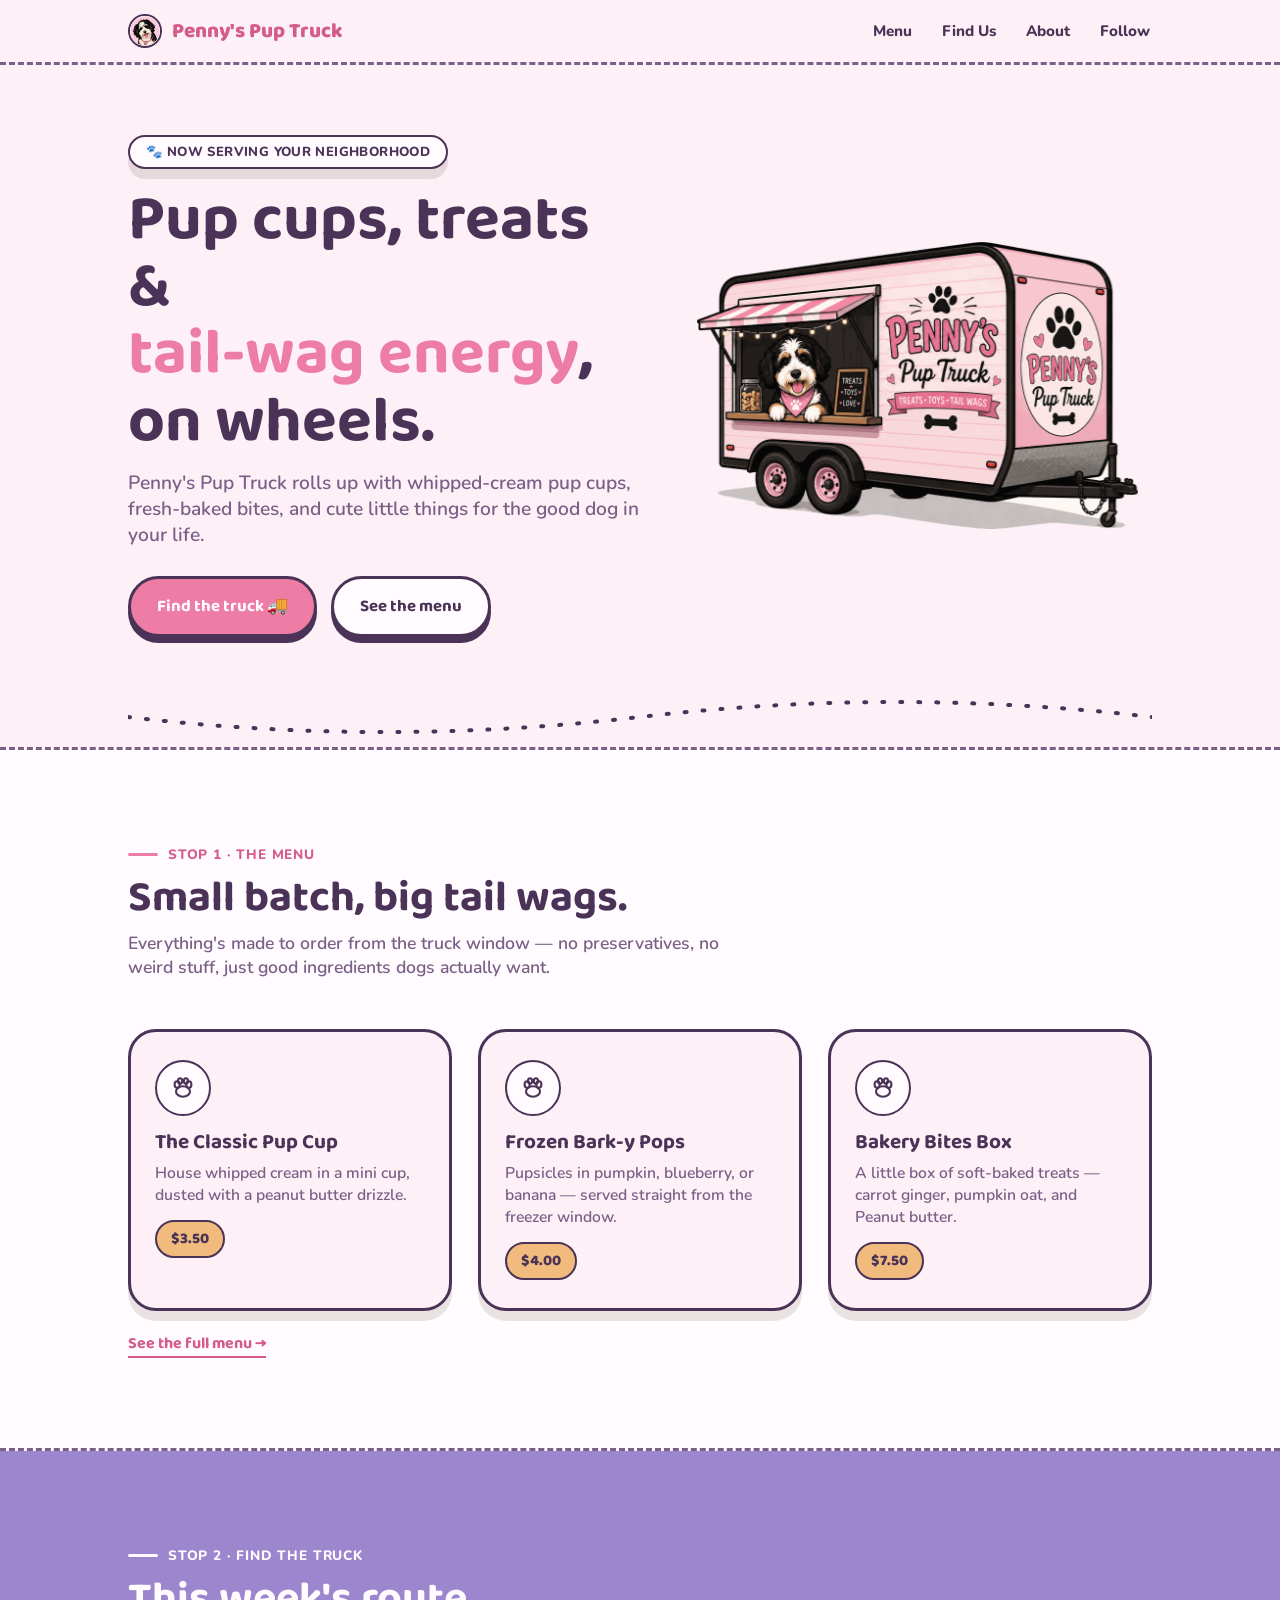
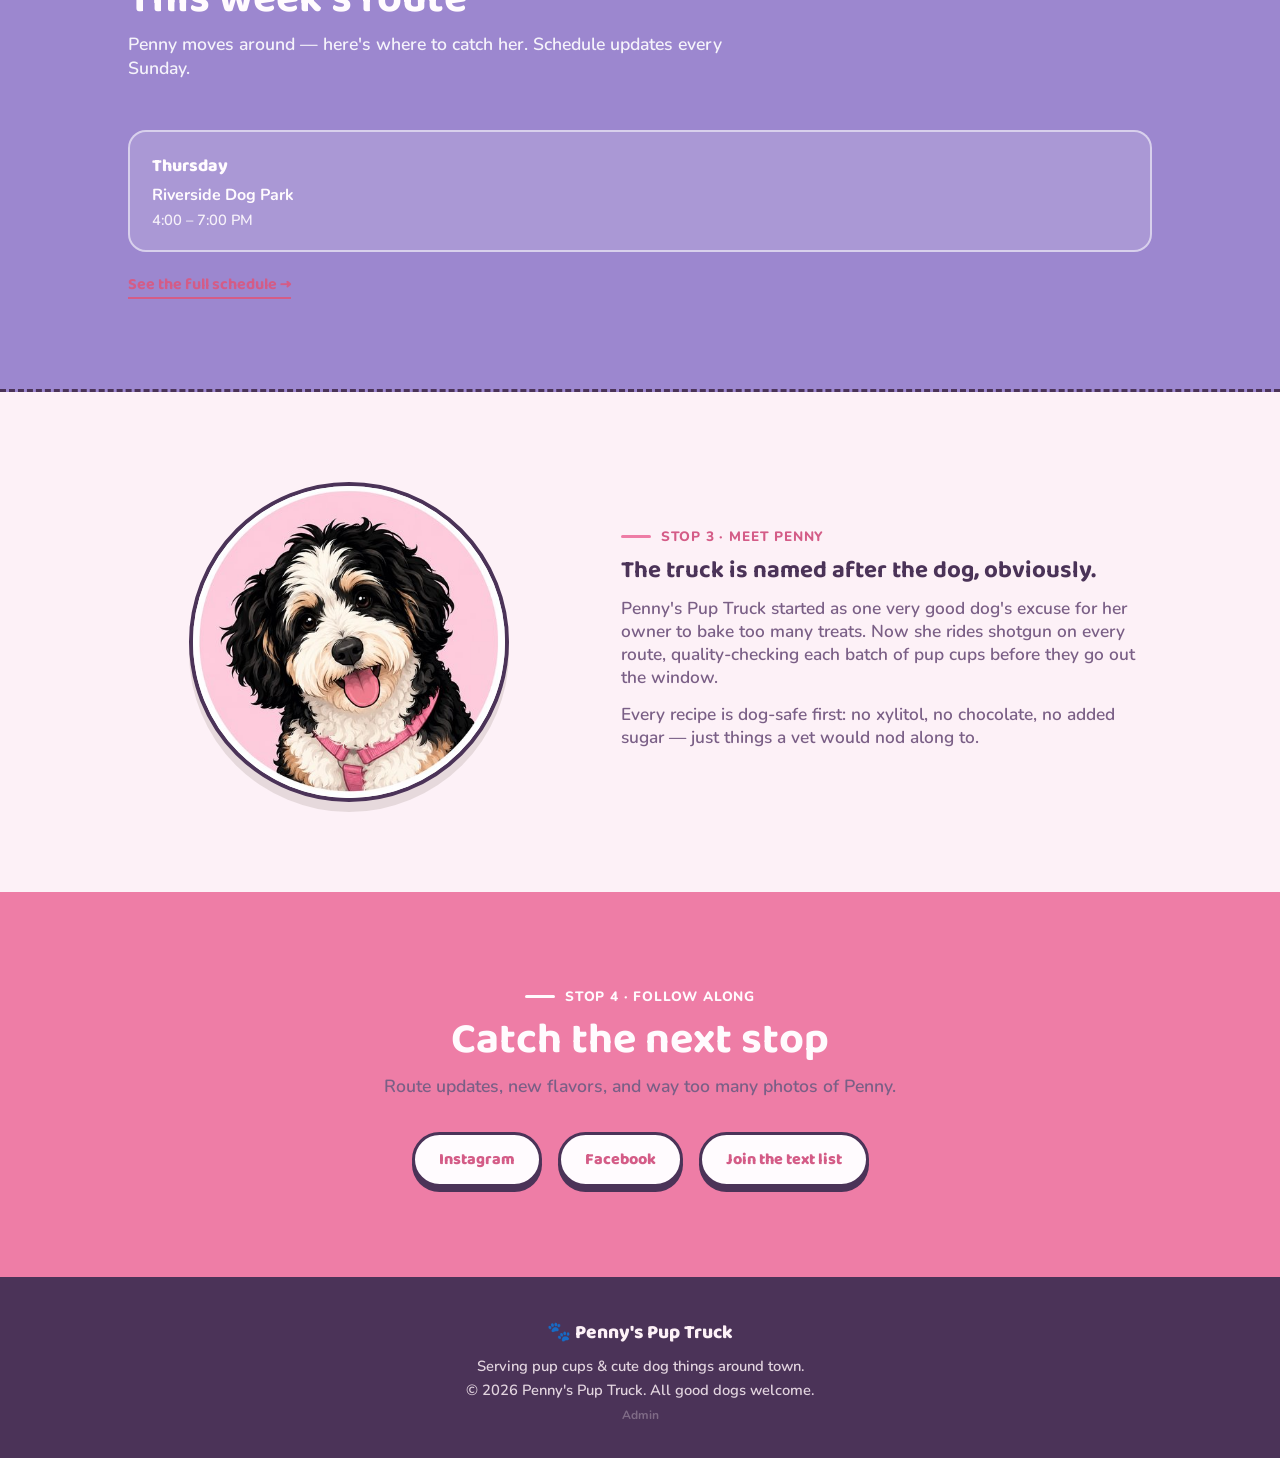
==== commit 1d0c6e8d: "Split into multi-page site, add GitHub auto-save and maps" ====
--- a/index.html
+++ b/index.html
@@ -8,573 +8,20 @@
 <link rel="preconnect" href="https://fonts.gstatic.com" crossorigin>
 <link href="https://fonts.googleapis.com/css2?family=Baloo+2:wght@500;600;700;800&family=Nunito:ital,wght@0,400;0,600;0,700;0,800;1,700&display=swap" rel="stylesheet">
 <script src="https://accounts.google.com/gsi/client" async defer></script>
-<style>
-
-  :root{
-    --cream: #FDF1F7;
-    --cream-dark: #FBE0ED;
-    --choc: #4B3358;
-    --choc-soft: #7A5F86;
-    --cherry: #EE7DA6;
-    --cherry-dark: #D45C87;
-    --sky: #9C87CF;
-    --mustard: #F0BB7D;
-    --white: #FFFBFE;
-    --radius-lg: 28px;
-    --radius-md: 18px;
-    --shadow: 0 10px 0 rgba(69, 42, 27, 0.12);
-  }
-
-  *{ box-sizing: border-box; }
-  html{ scroll-behavior: smooth; }
-
-  body{
-    margin:0;
-    background: var(--cream);
-    color: var(--choc);
-    font-family: 'Nunito', sans-serif;
-    overflow-x: hidden;
-  }
-
-  h1, h2, h3, .display{
-    font-family: 'Baloo 2', sans-serif;
-    font-weight: 700;
-    margin: 0;
-    line-height: 1.05;
-  }
-
-  a{ color: inherit; }
-
-  .wrap{
-    max-width: 1080px;
-    margin: 0 auto;
-    padding: 0 28px;
-  }
-
-  /* ---------- NAV ---------- */
-  .nav{
-    position: sticky;
-    top: 0;
-    z-index: 50;
-    background: var(--cream);
-    border-bottom: 3px dashed var(--choc-soft);
-  }
-  .nav .wrap{
-    display:flex;
-    align-items:center;
-    justify-content: space-between;
-    padding: 14px 28px;
-  }
-  .nav .logo{
-    display:flex;
-    align-items:center;
-    gap:10px;
-    font-family:'Baloo 2', sans-serif;
-    font-size: 1.3rem;
-    font-weight: 800;
-    color: var(--cherry-dark);
-  }
-  .nav .logo img{ width:34px; height:34px; flex-shrink:0; }
-  .logo-icon{
-    width: 34px;
-    height: 34px;
-    border-radius: 50%;
-    object-fit: cover;
-    border: 2px solid var(--choc);
-  }
-  .nav ul{
-    list-style:none;
-    display:flex;
-    gap: 26px;
-    margin:0; padding:0;
-    font-weight: 800;
-    font-size: 0.95rem;
-  }
-  .nav ul a{
-    text-decoration:none;
-    color: var(--choc);
-    padding: 6px 2px;
-    border-bottom: 3px solid transparent;
-    transition: border-color .2s ease, color .2s ease;
-  }
-  .nav ul a:hover, .nav ul a:focus-visible{
-    border-color: var(--cherry);
-    color: var(--cherry-dark);
-  }
-  .nav-toggle{ display:none; }
-
-  /* ---------- HERO ---------- */
-  .hero{
-    position: relative;
-    padding: 70px 0 40px;
-    overflow: hidden;
-  }
-  .hero .wrap{
-    display:grid;
-    grid-template-columns: 1.1fr 1fr;
-    gap: 40px;
-    align-items:center;
-  }
-  .eyebrow{
-    display:inline-flex;
-    align-items:center;
-    gap:8px;
-    background: var(--white);
-    border: 2px solid var(--choc);
-    border-radius: 999px;
-    padding: 6px 16px;
-    font-weight: 800;
-    font-size: 0.82rem;
-    letter-spacing: .03em;
-    text-transform: uppercase;
-    box-shadow: var(--shadow);
-  }
-  .hero h1{
-    font-size: clamp(2.6rem, 5vw, 4.2rem);
-    color: var(--choc);
-    margin: 18px 0 10px;
-  }
-  .hero h1 .hl{
-    color: var(--cherry);
-    position: relative;
-    display:inline-block;
-  }
-  .hero p.lede{
-    font-size: 1.2rem;
-    color: var(--choc-soft);
-    max-width: 46ch;
-    margin: 14px 0 28px;
-    font-weight: 600;
-  }
-  .btn-row{ display:flex; gap:14px; flex-wrap:wrap; }
-  .btn{
-    display:inline-flex;
-    align-items:center;
-    gap:8px;
-    font-family:'Baloo 2', sans-serif;
-    font-weight: 700;
-    font-size: 1.05rem;
-    padding: 14px 26px;
-    border-radius: 999px;
-    border: 3px solid var(--choc);
-    text-decoration:none;
-    cursor:pointer;
-    transition: transform .15s ease, box-shadow .15s ease;
-    box-shadow: 0 6px 0 var(--choc);
-  }
-  .btn:active{ transform: translateY(4px); box-shadow: 0 2px 0 var(--choc); }
-  .btn-primary{ background: var(--cherry); color: var(--white); }
-  .btn-primary:hover{ transform: translateY(-2px); box-shadow: 0 8px 0 var(--choc); }
-  .btn-secondary{ background: var(--white); color: var(--choc); }
-  .btn-secondary:hover{ transform: translateY(-2px); box-shadow: 0 8px 0 var(--choc); }
-
-  /* Truck illustration */
-  .truck-scene{
-    position: relative;
-    height: 320px;
-    display: flex;
-    align-items: center;
-    justify-content: center;
-  }
-  .truck{
-    width: min(94%, 480px);
-    transform: translateX(-150%);
-    animation: driveIn 1.4s cubic-bezier(.25,.8,.35,1) .3s forwards;
-  }
-  @keyframes driveIn{
-    to{ transform: translateX(0); }
-  }
-  .truck img{
-    width:100%;
-    height:auto;
-    display:block;
-  }
-
-  @media (prefers-reduced-motion: reduce){
-    .truck{ animation: none; transform: translateX(0); }
-  }
-
-  /* ---------- ROUTE / SIGNATURE DIVIDER ---------- */
-  .route-section{
-    position: relative;
-    padding: 10px 0 0;
-  }
-  .route-line{
-    position: relative;
-    max-width: 1080px;
-    margin: 0 auto;
-    padding: 0 28px;
-  }
-  .route-line svg{ width:100%; display:block; }
-  .paw{
-    opacity: 0;
-    transform: scale(.4) rotate(-12deg);
-    transition: opacity .5s ease, transform .5s ease;
-  }
-  .paw.in-view{ opacity: 1; transform: scale(1) rotate(-12deg); }
-
-  /* ---------- SECTION SHARED ---------- */
-  section{ padding: 90px 0; position:relative; }
-  .stop-label{
-    display:inline-flex;
-    align-items:center;
-    gap:10px;
-    font-weight: 800;
-    color: var(--cherry-dark);
-    text-transform: uppercase;
-    letter-spacing: .06em;
-    font-size: .85rem;
-    margin-bottom: 12px;
-  }
-  .stop-label::before{
-    content:"";
-    width: 30px; height: 3px;
-    background: var(--cherry);
-    border-radius: 2px;
-    display:inline-block;
-  }
-  .section-head{ max-width: 640px; margin-bottom: 50px; }
-  .section-head h2{ font-size: clamp(2rem, 3.4vw, 2.7rem); }
-  .section-head p{ font-size: 1.1rem; color: var(--choc-soft); font-weight:600; margin-top:10px; }
-
-  /* ---------- MENU ---------- */
-  /* ---------- NEWS ---------- */
-  .news{ padding-bottom: 20px; }
-  .news-list{ display:grid; gap:18px; }
-  .news-card{
-    background: var(--white);
-    border: 3px solid var(--choc);
-    border-radius: var(--radius-md);
-    padding: 20px 24px;
-    box-shadow: var(--shadow);
-  }
-  .news-card .news-date{
-    font-weight: 800;
-    text-transform: uppercase;
-    letter-spacing: .05em;
-    font-size: .8rem;
-    color: var(--cherry-dark);
-    margin-bottom: 6px;
-  }
-  .news-card h3{ font-size: 1.15rem; margin-bottom: 6px; }
-  .news-card p{ font-weight: 600; color: var(--choc-soft); margin: 0; }
-
-  .menu{ background: var(--white); border-top: 3px dashed var(--choc-soft); border-bottom: 3px dashed var(--choc-soft); }
-  .menu-grid{
-    display:grid;
-    grid-template-columns: repeat(3, 1fr);
-    gap: 26px;
-  }
-  .menu-card{
-    background: var(--cream);
-    border: 3px solid var(--choc);
-    border-radius: var(--radius-lg);
-    padding: 28px 24px;
-    box-shadow: var(--shadow);
-    transition: transform .2s ease, box-shadow .2s ease;
-  }
-  .menu-card:hover{
-    transform: translateY(-6px) rotate(-1deg);
-    box-shadow: 0 16px 0 rgba(69,42,27,.12);
-  }
-  .menu-card .icon{
-    width: 56px; height:56px;
-    display:flex; align-items:center; justify-content:center;
-    background: var(--white);
-    border: 2px solid var(--choc);
-    border-radius: 50%;
-    margin-bottom: 16px;
-  }
-  .menu-card h3{ font-size: 1.3rem; margin-bottom: 8px; }
-  .menu-card p{ font-weight:600; color: var(--choc-soft); margin:0 0 14px; font-size: .98rem; }
-  .price-tag{
-    display:inline-block;
-    font-family:'Baloo 2', sans-serif;
-    font-weight: 800;
-    background: var(--mustard);
-    color: var(--choc);
-    padding: 5px 14px;
-    border-radius: 999px;
-    font-size: .95rem;
-    border: 2px solid var(--choc);
-  }
-
-  /* ---------- FIND THE TRUCK ---------- */
-  .find{
-    background: var(--sky);
-    color: var(--white);
-    border-bottom: 3px dashed var(--choc);
-  }
-  .find .stop-label{ color: var(--white); }
-  .find .stop-label::before{ background: var(--white); }
-  .find .section-head p{ color: rgba(255,255,255,.9); }
-  .schedule{
-    display:grid;
-    grid-template-columns: repeat(auto-fit, minmax(220px,1fr));
-    gap: 18px;
-  }
-  .stop-card{
-    background: rgba(255,255,255,.14);
-    border: 2px solid rgba(255,255,255,.55);
-    border-radius: var(--radius-md);
-    padding: 20px 22px;
-  }
-  .stop-card .day{
-    font-family:'Baloo 2', sans-serif;
-    font-weight: 800;
-    font-size: 1.1rem;
-    margin-bottom: 4px;
-  }
-  .stop-card .place{ font-weight: 700; }
-  .stop-card .time{ font-weight:600; opacity:.9; font-size: .92rem; margin-top:4px; }
-
-  /* ---------- ABOUT ---------- */
-  .about .wrap{
-    display:grid;
-    grid-template-columns: 1fr 1.2fr;
-    gap: 50px;
-    align-items: center;
-  }
-  .penny-badge{
-    width: 100%;
-    max-width: 320px;
-    aspect-ratio: 1;
-    margin: 0 auto;
-    border-radius: 50%;
-    background: var(--white);
-    border: 4px solid var(--choc);
-    overflow: hidden;
-    box-shadow: var(--shadow);
-  }
-  .penny-badge img{
-    width: 100%;
-    height: 100%;
-    object-fit: cover;
-    display: block;
-  }
-  .about p{ font-size: 1.08rem; font-weight:600; color: var(--choc-soft); margin: 14px 0; }
-
-  /* ---------- FOLLOW / SOCIAL ---------- */
-  .follow{ background: var(--cherry); color: var(--white); text-align:center; }
-  .follow .section-head{ margin: 0 auto 34px; }
-  .follow .stop-label{ color: var(--white); justify-content:center; }
-  .follow .stop-label::before{ background: var(--white); }
-  .follow-links{ display:flex; gap:16px; justify-content:center; flex-wrap:wrap; }
-  .follow-links a{
-    background: var(--white);
-    color: var(--cherry-dark);
-    text-decoration:none;
-    font-weight: 800;
-    font-family:'Baloo 2', sans-serif;
-    padding: 12px 24px;
-    border-radius: 999px;
-    border: 3px solid var(--choc);
-    box-shadow: 0 5px 0 var(--choc);
-    transition: transform .15s ease;
-  }
-  .follow-links a:hover{ transform: translateY(-3px); }
-
-  /* ---------- FOOTER ---------- */
-  footer{
-    background: var(--choc);
-    color: var(--cream);
-    padding: 40px 0 30px;
-    text-align:center;
-  }
-  footer .logo{
-    font-family:'Baloo 2', sans-serif;
-    font-weight:800;
-    font-size:1.2rem;
-    margin-bottom:8px;
-  }
-  footer p{ margin: 4px 0; font-weight:600; opacity:.85; font-size:.92rem; }
-
-  /* ---------- RESPONSIVE ---------- */
-  @media (max-width: 860px){
-    .hero .wrap{ grid-template-columns: 1fr; }
-    .truck-scene{ height: 220px; order: -1; }
-    .menu-grid{ grid-template-columns: 1fr 1fr; }
-    .about .wrap{ grid-template-columns: 1fr; text-align:center; }
-    .nav ul{ display:none; }
-  }
-  @media (max-width: 560px){
-    .menu-grid{ grid-template-columns: 1fr; }
-    .hero p.lede{ font-size: 1.05rem; }
-  }
-
-  :focus-visible{ outline: 3px solid var(--sky); outline-offset: 2px; }
-
-  /* ---------- INLINE EDIT MODE ---------- */
-  .menu-card, .news-card, .stop-card{ position: relative; }
-
-  [contenteditable="true"]{
-    outline: 2px dashed var(--sky);
-    outline-offset: 3px;
-    border-radius: 4px;
-    cursor: text;
-  }
-  [contenteditable="true"]:focus{
-    outline: 2px solid var(--cherry);
-    background: rgba(156,135,207,.08);
-  }
-  .editable-img{ cursor: pointer; outline: 3px dashed var(--sky); outline-offset: 2px; }
-  .editable-link{ outline: 2px dashed var(--sky); outline-offset: 3px; border-radius: 4px; }
-
-  .remove-item-btn{
-    position: absolute;
-    top: 8px; right: 8px;
-    background: #D4514C;
-    color: white;
-    border: none;
-    border-radius: 999px;
-    width: 24px; height: 24px;
-    font-weight: 800;
-    cursor: pointer;
-    line-height: 1;
-    z-index: 5;
-  }
-  .add-item-btn{
-    background: var(--white);
-    border: 2px dashed var(--cherry-dark);
-    color: var(--cherry-dark);
-    border-radius: 10px;
-    padding: 12px 16px;
-    font-weight: 800;
-    font-family: 'Nunito', sans-serif;
-    font-size: .95rem;
-    cursor: pointer;
-    width: 100%;
-    margin-top: 8px;
-  }
-  .add-item-btn:hover{ background: var(--cream); }
-
-  .admin-toolbar{
-    position: fixed;
-    bottom: 0; left: 0; right: 0;
-    background: var(--choc);
-    color: var(--white);
-    padding: 14px 24px;
-    display: flex;
-    align-items: center;
-    justify-content: space-between;
-    z-index: 999;
-    box-shadow: 0 -4px 16px rgba(0,0,0,.2);
-  }
-  .admin-toolbar .status{ font-weight: 700; font-size: .9rem; opacity: .9; }
-  .admin-toolbar .actions{ display: flex; gap: 10px; }
-  .admin-toolbar button{
-    font-family: 'Baloo 2', sans-serif;
-    font-weight: 700;
-    border-radius: 999px;
-    padding: 10px 22px;
-    cursor: pointer;
-    border: 2px solid var(--white);
-    font-size: .95rem;
-  }
-  .admin-toolbar .save-btn{ background: var(--cherry); color: var(--white); border-color: var(--white); }
-  .admin-toolbar .exit-btn{ background: transparent; color: var(--white); }
-
-  .admin-btn{
-    font-family: 'Nunito', sans-serif;
-    font-weight: 700;
-    font-size: .75rem;
-    text-decoration: none;
-    color: var(--cream);
-    opacity: .35;
-    transition: opacity .15s ease;
-    background: none;
-    border: none;
-    cursor: pointer;
-    padding: 0;
-  }
-  .admin-btn:hover{ opacity: .8; }
-  body.admin-edit-mode .admin-btn{ display: none; }
-
-  .signin-overlay{
-    position: fixed;
-    inset: 0;
-    background: rgba(75,51,88,.55);
-    z-index: 1000;
-    display: flex;
-    align-items: center;
-    justify-content: center;
-    padding: 20px;
-  }
-  .signin-card{
-    background: var(--white);
-    border: 3px solid var(--choc);
-    border-radius: 20px;
-    padding: 32px 28px;
-    max-width: 340px;
-    width: 100%;
-    text-align: center;
-    position: relative;
-    box-shadow: var(--shadow);
-  }
-  .signin-card h3{ font-size: 1.3rem; color: var(--cherry-dark); margin-bottom: 8px; }
-  .signin-card p{ color: var(--choc-soft); font-weight: 600; font-size: .9rem; margin-bottom: 18px; }
-  .signin-card #google-signin-button{ display: flex; justify-content: center; }
-  .signin-close{
-    position: absolute;
-    top: 10px; right: 14px;
-    background: none;
-    border: none;
-    font-size: 1.4rem;
-    color: var(--choc-soft);
-    cursor: pointer;
-    line-height: 1;
-  }
-  #signin-status{
-    display: none;
-    margin-top: 14px;
-    font-weight: 700;
-    font-size: .85rem;
-    color: #D4514C;
-    background: #FCE4E1;
-    border: 2px solid #D4514C;
-    border-radius: 10px;
-    padding: 8px 12px;
-  }
-
-  /* clearer hover cues while actively editing */
-  body.admin-edit-mode [contenteditable="true"]:hover{
-    background: rgba(156,135,207,.12);
-  }
-  body.admin-edit-mode [contenteditable="true"]::after{
-    content: '✏️';
-    font-size: .7em;
-    opacity: 0;
-    margin-left: 4px;
-  }
-  body.admin-edit-mode [contenteditable="true"]:hover::after{ opacity: .6; }
-  .editable-img:hover{ filter: brightness(.85); }
-
-  .edit-mode-banner{
-    display:none;
-    background: var(--sky);
-    color: var(--white);
-    text-align: center;
-    font-weight: 700;
-    font-size: .9rem;
-    padding: 10px 20px;
-  }
-  body.admin-edit-mode .edit-mode-banner{ display:block; }
-
-  body.admin-edit-mode{ padding-bottom: 70px; }
-</style>
+<link rel="stylesheet" href="styles.css">
 
 </head>
 <body>
 
 <nav class="nav">
   <div class="wrap">
-    <div class="logo">
-      <img src="[data-uri]" alt="Penny" class="logo-icon" id="nav-logo-img">
+    <a href="index.html" class="logo">
+      <img src="images/logo.jpg" alt="Penny" class="logo-icon" id="nav-logo-img">
       Penny's Pup Truck
-    </div>
+    </a>
     <ul>
-      <li><a href="#menu">Menu</a></li>
-      <li><a href="#find">Find Us</a></li>
+      <li><a href="menu.html">Menu</a></li>
+      <li><a href="find.html">Find Us</a></li>
       <li><a href="#about">About</a></li>
       <li><a href="#follow">Follow</a></li>
     </ul>
@@ -596,7 +43,7 @@
     </div>
     <div class="truck-scene">
       <div class="truck">
-        <img src="[data-uri]" alt="Penny's Pup Truck, a pink food trailer with Penny the dog serving from the window" class="truck-img" id="truck-img">
+        <img src="images/truck.png" alt="Penny's Pup Truck, a pink food trailer with Penny the dog serving from the window" class="truck-img" id="truck-img">
       </div>
     </div>
   </div>
@@ -627,7 +74,8 @@
       <h2>Small batch, big tail wags.</h2>
       <p>Everything's made to order from the truck window — no preservatives, no weird stuff, just good ingredients dogs actually want.</p>
     </div>
-    <div class="menu-grid" id="menu-grid"></div>
+    <div class="menu-grid" id="menu-teaser-grid"></div>
+    <a href="menu.html" class="see-more-link">See the full menu →</a>
   </div>
 </section>
 
@@ -638,14 +86,15 @@
       <h2>This week's route</h2>
       <p>Penny moves around — here's where to catch her. Schedule updates every Sunday.</p>
     </div>
-    <div class="schedule" id="schedule-list"></div>
+    <div class="schedule" id="find-teaser"></div>
+    <a href="find.html" class="see-more-link">See the full schedule →</a>
   </div>
 </section>
 
 <section id="about" class="about">
   <div class="wrap">
     <div class="penny-badge">
-      <img src="[data-uri]" alt="Penny, the mini bernedoodle behind Penny's Pup Truck" id="about-photo-img">
+      <img src="images/penny.jpg" alt="Penny, the mini bernedoodle behind Penny's Pup Truck" id="about-photo-img">
     </div>
     <div>
       <span class="stop-label">Stop 3 · Meet Penny</span>
@@ -702,354 +151,16 @@
 <input type="file" id="file-truck" accept="image/*" style="display:none">
 <input type="file" id="file-aboutPhoto" accept="image/*" style="display:none">
 
-<script>
-  document.getElementById('year').textContent = new Date().getFullYear();
+<div class="directions-overlay" id="directions-overlay">
+  <div class="directions-card">
+    <button type="button" class="directions-close" id="directions-close-btn">&times;</button>
+    <h3>Get Directions</h3>
+    <p id="directions-place-name"></p>
+    <a href="#" target="_blank" rel="noopener" class="map-choice-btn" id="directions-google-link">Open in Google Maps</a>
+    <a href="#" target="_blank" rel="noopener" class="map-choice-btn" id="directions-apple-link">Open in Apple Maps</a>
+  </div>
+</div>
 
-  // Reveal paw prints / route as it scrolls into view (progressive enhancement)
-  const observer = new IntersectionObserver((entries) => {
-    entries.forEach(e => {
-      if(e.isIntersecting){ e.target.classList.add('in-view'); }
-    });
-  }, { threshold: 0.3 });
-  document.querySelectorAll('.paw').forEach(el => observer.observe(el));
-
-  // ---------- Admin session + inline Google Sign-In ----------
-  const ADMIN_EMAIL = "gaporp456@gmail.com";
-  const GOOGLE_CLIENT_ID = "282672384779-dnvi5jc5jbdmqdi140p4pa54ast1jd7q.apps.googleusercontent.com";
-  const SESSION_LENGTH_HOURS = 12;
-
-  function getAdminSession(){
-    try {
-      const raw = localStorage.getItem('pptAdminSession');
-      if (!raw) return null;
-      const session = JSON.parse(raw);
-      if (session.email === ADMIN_EMAIL && session.exp > Date.now()) return session;
-      localStorage.removeItem('pptAdminSession');
-      return null;
-    } catch { return null; }
-  }
-
-  function decodeJwt(token){
-    const base64 = token.split('.')[1].replace(/-/g, '+').replace(/_/g, '/');
-    return JSON.parse(decodeURIComponent(escape(atob(base64))));
-  }
-
-  let googleInitialized = false;
-  function initGoogleSignIn(){
-    if (googleInitialized) return;
-    try {
-      if (typeof google === 'undefined' || !google.accounts) {
-        throw new Error('Google sign-in script did not load (an ad blocker or privacy setting may be blocking it).');
-      }
-      google.accounts.id.initialize({
-        client_id: GOOGLE_CLIENT_ID,
-        callback: handleCredentialResponse
-      });
-      google.accounts.id.renderButton(
-        document.getElementById('google-signin-button'),
-        { theme: 'outline', size: 'large', text: 'signin_with' }
-      );
-      googleInitialized = true;
-    } catch (err) {
-      const statusEl = document.getElementById('signin-status');
-      statusEl.textContent = err.message;
-      statusEl.style.display = 'block';
-      console.error(err);
-    }
-  }
-
-  function handleCredentialResponse(response){
-    const statusEl = document.getElementById('signin-status');
-    try {
-      if (!response || !response.credential) throw new Error('No credential received from Google.');
-      const payload = decodeJwt(response.credential);
-
-      if (payload.email === ADMIN_EMAIL && payload.email_verified) {
-        const session = { email: payload.email, exp: Date.now() + SESSION_LENGTH_HOURS * 60 * 60 * 1000 };
-        localStorage.setItem('pptAdminSession', JSON.stringify(session));
-        document.getElementById('signin-overlay').style.display = 'none';
-        statusEl.style.display = 'none';
-        enableEditMode(session);
-      } else {
-        statusEl.textContent = `"${payload.email}" isn't the admin account for this site.`;
-        statusEl.style.display = 'block';
-      }
-    } catch (err) {
-      statusEl.textContent = 'Sign-in error: ' + err.message;
-      statusEl.style.display = 'block';
-      console.error(err);
-    }
-  }
-
-  document.getElementById('admin-open-btn').addEventListener('click', () => {
-    document.getElementById('signin-overlay').style.display = 'flex';
-    initGoogleSignIn();
-  });
-  document.getElementById('signin-close-btn').addEventListener('click', () => {
-    document.getElementById('signin-overlay').style.display = 'none';
-  });
-
-  // ---------- State + rendering ----------
-  let state = null;
-  let dirty = false;
-  const genericIconSvg = `<svg width="28" height="28" viewBox="0 0 24 24" fill="none"><ellipse cx="12" cy="15" rx="6" ry="4.5" stroke="#4B3358" stroke-width="1.8"/><ellipse cx="7" cy="9" rx="2.2" ry="2.8" stroke="#4B3358" stroke-width="1.8"/><ellipse cx="17" cy="9" rx="2.2" ry="2.8" stroke="#4B3358" stroke-width="1.8"/><ellipse cx="9.5" cy="6" rx="1.8" ry="2.3" stroke="#4B3358" stroke-width="1.8"/><ellipse cx="14.5" cy="6" rx="1.8" ry="2.3" stroke="#4B3358" stroke-width="1.8"/></svg>`;
-
-  function setDeep(obj, path, value){
-    const keys = path.split('.');
-    let o = obj;
-    for (let i = 0; i < keys.length - 1; i++) o = o[keys[i]];
-    o[keys[keys.length - 1]] = value;
-  }
-
-  function bindTextEl(el, path, isHtml){
-    if (!el) return;
-    el.dataset.bind = path;
-    const value = path.split('.').reduce((o,k)=>o?.[k], state);
-    if (isHtml) el.innerHTML = value || ''; else el.textContent = value || '';
-  }
-
-  function renderStatic(){
-    bindTextEl(document.getElementById('hero-eyebrow'), 'hero.eyebrow');
-    bindTextEl(document.getElementById('hero-lede'), 'hero.lede');
-    bindTextEl(document.getElementById('about-p1'), 'about.paragraph1');
-    bindTextEl(document.getElementById('about-p2'), 'about.paragraph2');
-    bindTextEl(document.getElementById('footer-tagline'), 'footerTagline', true);
-    bindTextEl(document.getElementById('footer-name'), 'siteName');
-    bindTextEl(document.getElementById('footer-name-2'), 'siteName');
-
-    const title = document.getElementById('hero-title');
-    if (title) {
-      title.innerHTML = `<span data-bind="hero.titleLine1">${state.hero.titleLine1||''}</span><br><span class="hl" data-bind="hero.titleHighlight">${state.hero.titleHighlight||''}</span>,<br><span data-bind="hero.titleLine2">${state.hero.titleLine2||''}</span>`;
-    }
-
-    const ig = document.getElementById('link-instagram');
-    const fb = document.getElementById('link-facebook');
-    const tx = document.getElementById('link-textlist');
-    if (ig) ig.href = state.social?.instagram || '#';
-    if (fb) fb.href = state.social?.facebook || '#';
-    if (tx) tx.href = state.social?.textList || '#';
-    if (ig) ig.dataset.socialKey = 'instagram';
-    if (fb) fb.dataset.socialKey = 'facebook';
-    if (tx) tx.dataset.socialKey = 'textList';
-
-    if (state.images) {
-      const navLogo = document.getElementById('nav-logo-img');
-      const truckImg = document.getElementById('truck-img');
-      const aboutImg = document.getElementById('about-photo-img');
-      if (state.images.navLogo && navLogo) navLogo.src = state.images.navLogo;
-      if (state.images.truck && truckImg) truckImg.src = state.images.truck;
-      if (state.images.aboutPhoto && aboutImg) aboutImg.src = state.images.aboutPhoto;
-    }
-  }
-
-  function renderNews(editMode){
-    const newsSection = document.getElementById('news');
-    const newsList = document.getElementById('news-list');
-    if (!newsSection || !newsList) return;
-    const items = state.news || [];
-    if (items.length === 0 && !editMode) { newsSection.style.display = 'none'; return; }
-    newsSection.style.display = '';
-    newsList.innerHTML = items.map((item, i) => `
-      <div class="news-card">
-        ${editMode ? `<button class="remove-item-btn" data-list="news" data-index="${i}">&times;</button>` : ''}
-        ${item.date || editMode ? `<div class="news-date" ${editMode ? `contenteditable="true" data-list="news" data-index="${i}" data-field="date"` : ''}>${item.date||''}</div>` : ''}
-        <h3 ${editMode ? `contenteditable="true" data-list="news" data-index="${i}" data-field="title"` : ''}>${item.title||''}</h3>
-        <p ${editMode ? `contenteditable="true" data-list="news" data-index="${i}" data-field="body"` : ''}>${item.body||''}</p>
-      </div>
-    `).join('');
-    if (editMode) {
-      const btn = document.createElement('button');
-      btn.className = 'add-item-btn';
-      btn.textContent = '+ Add news item';
-      btn.onclick = () => { state.news = state.news || []; state.news.push({date:'',title:'New update',body:''}); markDirty(); renderNews(true); };
-      newsList.after(btn);
-      document.querySelectorAll('#news-list ~ .add-item-btn').forEach((b,i,arr)=>{ if(i<arr.length-1) b.remove(); });
-    }
-  }
-
-  function renderMenu(editMode){
-    const menuGrid = document.getElementById('menu-grid');
-    if (!menuGrid) return;
-    const items = state.menu || [];
-    menuGrid.innerHTML = items.map((item, i) => `
-      <div class="menu-card">
-        ${editMode ? `<button class="remove-item-btn" data-list="menu" data-index="${i}">&times;</button>` : ''}
-        <div class="icon">${genericIconSvg}</div>
-        <h3 ${editMode ? `contenteditable="true" data-list="menu" data-index="${i}" data-field="name"` : ''}>${item.name||''}</h3>
-        <p ${editMode ? `contenteditable="true" data-list="menu" data-index="${i}" data-field="description"` : ''}>${item.description||''}</p>
-        <span class="price-tag" ${editMode ? `contenteditable="true" data-list="menu" data-index="${i}" data-field="price"` : ''}>${item.price||''}</span>
-      </div>
-    `).join('');
-    const parent = menuGrid.parentElement;
-    parent.querySelectorAll('.add-item-btn').forEach(b => b.remove());
-    if (editMode) {
-      const btn = document.createElement('button');
-      btn.className = 'add-item-btn';
-      btn.textContent = '+ Add menu item';
-      btn.onclick = () => { state.menu = state.menu || []; state.menu.push({name:'New item',description:'',price:''}); markDirty(); renderMenu(true); };
-      parent.appendChild(btn);
-    }
-  }
-
-  function renderSchedule(editMode){
-    const scheduleList = document.getElementById('schedule-list');
-    if (!scheduleList) return;
-    const items = state.schedule || [];
-    scheduleList.innerHTML = items.map((stop, i) => `
-      <div class="stop-card">
-        ${editMode ? `<button class="remove-item-btn" data-list="schedule" data-index="${i}">&times;</button>` : ''}
-        <div class="day" ${editMode ? `contenteditable="true" data-list="schedule" data-index="${i}" data-field="day"` : ''}>${stop.day||''}</div>
-        <div class="place" ${editMode ? `contenteditable="true" data-list="schedule" data-index="${i}" data-field="place"` : ''}>${stop.place||''}</div>
-        <div class="time" ${editMode ? `contenteditable="true" data-list="schedule" data-index="${i}" data-field="time"` : ''}>${stop.time||''}</div>
-      </div>
-    `).join('');
-    const parent = scheduleList.parentElement;
-    parent.querySelectorAll('.add-item-btn').forEach(b => b.remove());
-    if (editMode) {
-      const btn = document.createElement('button');
-      btn.className = 'add-item-btn';
-      btn.textContent = '+ Add stop';
-      btn.onclick = () => { state.schedule = state.schedule || []; state.schedule.push({day:'',place:'',time:''}); markDirty(); renderSchedule(true); };
-      parent.appendChild(btn);
-    }
-  }
-
-  function renderAll(editMode){
-    renderStatic();
-    renderNews(editMode);
-    renderMenu(editMode);
-    renderSchedule(editMode);
-  }
-
-  function markDirty(){
-    dirty = true;
-    const el = document.getElementById('admin-status');
-    if (el) el.textContent = 'Unsaved changes';
-  }
-  function markClean(){
-    dirty = false;
-    const el = document.getElementById('admin-status');
-    if (el) el.textContent = 'All changes saved';
-  }
-
-  // ---------- Enable edit mode ----------
-  function enableEditMode(session){
-    document.body.classList.add('admin-edit-mode');
-    document.getElementById('admin-toolbar').style.display = 'flex';
-    document.getElementById('admin-status').textContent = `Editing as ${session.email}`;
-
-    renderAll(true);
-
-    // Make simple bound text elements editable
-    document.querySelectorAll('[data-bind]').forEach(el => {
-      el.contentEditable = 'true';
-      el.addEventListener('input', () => {
-        setDeep(state, el.dataset.bind, el.innerHTML.includes('<') ? el.innerHTML : el.textContent);
-        markDirty();
-      });
-    });
-
-    // Event delegation for list field edits + removals
-    document.addEventListener('input', (e) => {
-      const { list, field, index } = e.target.dataset;
-      if (list && field && index !== undefined) {
-        state[list][index][field] = e.target.textContent;
-        markDirty();
-      }
-    });
-    document.addEventListener('click', (e) => {
-      if (e.target.classList.contains('remove-item-btn')) {
-        const { list, index } = e.target.dataset;
-        state[list].splice(parseInt(index,10), 1);
-        markDirty();
-        if (list === 'news') renderNews(true);
-        if (list === 'menu') renderMenu(true);
-        if (list === 'schedule') renderSchedule(true);
-      }
-    });
-
-    // Images — click to replace
-    const imageMap = { 'nav-logo-img': 'navLogo', 'truck-img': 'truck', 'about-photo-img': 'aboutPhoto' };
-    Object.entries(imageMap).forEach(([imgId, key]) => {
-      const img = document.getElementById(imgId);
-      if (!img) return;
-      img.classList.add('editable-img');
-      img.title = 'Click to replace this image';
-      img.addEventListener('click', () => document.getElementById('file-' + key).click());
-    });
-    ['navLogo','truck','aboutPhoto'].forEach(key => {
-      document.getElementById('file-' + key).addEventListener('change', (e) => {
-        const file = e.target.files[0];
-        if (!file) return;
-        const reader = new FileReader();
-        reader.onload = (ev) => {
-          state.images = state.images || {};
-          state.images[key] = ev.target.result;
-          const targetId = Object.keys(imageMap).find(k => imageMap[k] === key);
-          document.getElementById(targetId).src = ev.target.result;
-          markDirty();
-        };
-        reader.readAsDataURL(file);
-      });
-    });
-
-    // Social links — click to edit URL instead of navigating
-    document.querySelectorAll('[data-social-key]').forEach(link => {
-      link.classList.add('editable-link');
-      link.addEventListener('click', (e) => {
-        e.preventDefault();
-        const key = link.dataset.socialKey;
-        const current = state.social?.[key] || '';
-        const next = prompt('Enter the URL for this link:', current);
-        if (next !== null) {
-          state.social = state.social || {};
-          state.social[key] = next;
-          link.href = next;
-          markDirty();
-        }
-      });
-    });
-
-    // Save
-    document.getElementById('edit-save-btn').addEventListener('click', () => {
-      const blob = new Blob([JSON.stringify(state, null, 2)], { type: 'application/json' });
-      const url = URL.createObjectURL(blob);
-      const a = document.createElement('a');
-      a.href = url; a.download = 'content.json';
-      document.body.appendChild(a); a.click(); document.body.removeChild(a);
-      URL.revokeObjectURL(url);
-      markClean();
-    });
-
-    // Sign out
-    document.getElementById('edit-signout-btn').addEventListener('click', () => {
-      if (dirty && !confirm('You have unsaved changes. Sign out anyway?')) return;
-      localStorage.removeItem('pptAdminSession');
-      location.reload();
-    });
-
-    window.addEventListener('beforeunload', (e) => {
-      if (dirty) { e.preventDefault(); e.returnValue = ''; }
-    });
-  }
-
-  // ---------- Load content, then render ----------
-  fetch('content.json?_=' + Date.now(), { cache: 'no-store' })
-    .then(res => {
-      if (!res.ok) throw new Error('content.json not found (status ' + res.status + ')');
-      return res.json();
-    })
-    .then(data => {
-      state = data;
-      const session = getAdminSession();
-      if (session) {
-        enableEditMode(session);
-      } else {
-        renderAll(false);
-      }
-    })
-    .catch(err => console.error('Could not load content.json', err));
-</script>
-
+<script src="site.js"></script>
 </body>
 </html>
--- a/styles.css
+++ b/styles.css
@@ -0,0 +1,662 @@
+
+  :root{
+    --cream: #FDF1F7;
+    --cream-dark: #FBE0ED;
+    --choc: #4B3358;
+    --choc-soft: #7A5F86;
+    --cherry: #EE7DA6;
+    --cherry-dark: #D45C87;
+    --sky: #9C87CF;
+    --mustard: #F0BB7D;
+    --white: #FFFBFE;
+    --radius-lg: 28px;
+    --radius-md: 18px;
+    --shadow: 0 10px 0 rgba(69, 42, 27, 0.12);
+  }
+
+  *{ box-sizing: border-box; }
+  html{ scroll-behavior: smooth; }
+
+  body{
+    margin:0;
+    background: var(--cream);
+    color: var(--choc);
+    font-family: 'Nunito', sans-serif;
+    overflow-x: hidden;
+  }
+
+  h1, h2, h3, .display{
+    font-family: 'Baloo 2', sans-serif;
+    font-weight: 700;
+    margin: 0;
+    line-height: 1.05;
+  }
+
+  a{ color: inherit; }
+
+  .wrap{
+    max-width: 1080px;
+    margin: 0 auto;
+    padding: 0 28px;
+  }
+
+  /* ---------- NAV ---------- */
+  .nav{
+    position: sticky;
+    top: 0;
+    z-index: 50;
+    background: var(--cream);
+    border-bottom: 3px dashed var(--choc-soft);
+  }
+  .nav .wrap{
+    display:flex;
+    align-items:center;
+    justify-content: space-between;
+    padding: 14px 28px;
+  }
+  .nav .logo{
+    display:flex;
+    align-items:center;
+    gap:10px;
+    font-family:'Baloo 2', sans-serif;
+    font-size: 1.3rem;
+    font-weight: 800;
+    color: var(--cherry-dark);
+  }
+  .nav .logo img{ width:34px; height:34px; flex-shrink:0; }
+  .logo-icon{
+    width: 34px;
+    height: 34px;
+    border-radius: 50%;
+    object-fit: cover;
+    border: 2px solid var(--choc);
+  }
+  .nav ul{
+    list-style:none;
+    display:flex;
+    gap: 26px;
+    margin:0; padding:0;
+    font-weight: 800;
+    font-size: 0.95rem;
+  }
+  .nav ul a{
+    text-decoration:none;
+    color: var(--choc);
+    padding: 6px 2px;
+    border-bottom: 3px solid transparent;
+    transition: border-color .2s ease, color .2s ease;
+  }
+  .nav ul a:hover, .nav ul a:focus-visible{
+    border-color: var(--cherry);
+    color: var(--cherry-dark);
+  }
+  .nav-toggle{ display:none; }
+
+  /* ---------- HERO ---------- */
+  .hero{
+    position: relative;
+    padding: 70px 0 40px;
+    overflow: hidden;
+  }
+  .hero .wrap{
+    display:grid;
+    grid-template-columns: 1.1fr 1fr;
+    gap: 40px;
+    align-items:center;
+  }
+  .eyebrow{
+    display:inline-flex;
+    align-items:center;
+    gap:8px;
+    background: var(--white);
+    border: 2px solid var(--choc);
+    border-radius: 999px;
+    padding: 6px 16px;
+    font-weight: 800;
+    font-size: 0.82rem;
+    letter-spacing: .03em;
+    text-transform: uppercase;
+    box-shadow: var(--shadow);
+  }
+  .hero h1{
+    font-size: clamp(2.6rem, 5vw, 4.2rem);
+    color: var(--choc);
+    margin: 18px 0 10px;
+  }
+  .hero h1 .hl{
+    color: var(--cherry);
+    position: relative;
+    display:inline-block;
+  }
+  .hero p.lede{
+    font-size: 1.2rem;
+    color: var(--choc-soft);
+    max-width: 46ch;
+    margin: 14px 0 28px;
+    font-weight: 600;
+  }
+  .btn-row{ display:flex; gap:14px; flex-wrap:wrap; }
+  .btn{
+    display:inline-flex;
+    align-items:center;
+    gap:8px;
+    font-family:'Baloo 2', sans-serif;
+    font-weight: 700;
+    font-size: 1.05rem;
+    padding: 14px 26px;
+    border-radius: 999px;
+    border: 3px solid var(--choc);
+    text-decoration:none;
+    cursor:pointer;
+    transition: transform .15s ease, box-shadow .15s ease;
+    box-shadow: 0 6px 0 var(--choc);
+  }
+  .btn:active{ transform: translateY(4px); box-shadow: 0 2px 0 var(--choc); }
+  .btn-primary{ background: var(--cherry); color: var(--white); }
+  .btn-primary:hover{ transform: translateY(-2px); box-shadow: 0 8px 0 var(--choc); }
+  .btn-secondary{ background: var(--white); color: var(--choc); }
+  .btn-secondary:hover{ transform: translateY(-2px); box-shadow: 0 8px 0 var(--choc); }
+
+  /* Truck illustration */
+  .truck-scene{
+    position: relative;
+    height: 320px;
+    display: flex;
+    align-items: center;
+    justify-content: center;
+  }
+  .truck{
+    width: min(94%, 480px);
+    transform: translateX(-150%);
+    animation: driveIn 1.4s cubic-bezier(.25,.8,.35,1) .3s forwards;
+  }
+  @keyframes driveIn{
+    to{ transform: translateX(0); }
+  }
+  .truck img{
+    width:100%;
+    height:auto;
+    display:block;
+  }
+
+  @media (prefers-reduced-motion: reduce){
+    .truck{ animation: none; transform: translateX(0); }
+  }
+
+  /* ---------- ROUTE / SIGNATURE DIVIDER ---------- */
+  .route-section{
+    position: relative;
+    padding: 10px 0 0;
+  }
+  .route-line{
+    position: relative;
+    max-width: 1080px;
+    margin: 0 auto;
+    padding: 0 28px;
+  }
+  .route-line svg{ width:100%; display:block; }
+  .paw{
+    opacity: 0;
+    transform: scale(.4) rotate(-12deg);
+    transition: opacity .5s ease, transform .5s ease;
+  }
+  .paw.in-view{ opacity: 1; transform: scale(1) rotate(-12deg); }
+
+  /* ---------- SECTION SHARED ---------- */
+  section{ padding: 90px 0; position:relative; }
+  .stop-label{
+    display:inline-flex;
+    align-items:center;
+    gap:10px;
+    font-weight: 800;
+    color: var(--cherry-dark);
+    text-transform: uppercase;
+    letter-spacing: .06em;
+    font-size: .85rem;
+    margin-bottom: 12px;
+  }
+  .stop-label::before{
+    content:"";
+    width: 30px; height: 3px;
+    background: var(--cherry);
+    border-radius: 2px;
+    display:inline-block;
+  }
+  .section-head{ max-width: 640px; margin-bottom: 50px; }
+  .section-head h2{ font-size: clamp(2rem, 3.4vw, 2.7rem); }
+  .section-head p{ font-size: 1.1rem; color: var(--choc-soft); font-weight:600; margin-top:10px; }
+
+  /* ---------- MENU ---------- */
+  /* ---------- NEWS ---------- */
+  .news{ padding-bottom: 20px; }
+  .news-list{ display:grid; gap:18px; }
+  .news-card{
+    background: var(--white);
+    border: 3px solid var(--choc);
+    border-radius: var(--radius-md);
+    padding: 20px 24px;
+    box-shadow: var(--shadow);
+  }
+  .news-card .news-date{
+    font-weight: 800;
+    text-transform: uppercase;
+    letter-spacing: .05em;
+    font-size: .8rem;
+    color: var(--cherry-dark);
+    margin-bottom: 6px;
+  }
+  .news-card h3{ font-size: 1.15rem; margin-bottom: 6px; }
+  .news-card p{ font-weight: 600; color: var(--choc-soft); margin: 0; }
+
+  .menu{ background: var(--white); border-top: 3px dashed var(--choc-soft); border-bottom: 3px dashed var(--choc-soft); }
+  .menu-grid{
+    display:grid;
+    grid-template-columns: repeat(3, 1fr);
+    gap: 26px;
+  }
+  .menu-card{
+    background: var(--cream);
+    border: 3px solid var(--choc);
+    border-radius: var(--radius-lg);
+    padding: 28px 24px;
+    box-shadow: var(--shadow);
+    transition: transform .2s ease, box-shadow .2s ease;
+  }
+  .menu-card:hover{
+    transform: translateY(-6px) rotate(-1deg);
+    box-shadow: 0 16px 0 rgba(69,42,27,.12);
+  }
+  .menu-card .icon{
+    width: 56px; height:56px;
+    display:flex; align-items:center; justify-content:center;
+    background: var(--white);
+    border: 2px solid var(--choc);
+    border-radius: 50%;
+    margin-bottom: 16px;
+  }
+  .menu-card h3{ font-size: 1.3rem; margin-bottom: 8px; }
+  .menu-card p{ font-weight:600; color: var(--choc-soft); margin:0 0 14px; font-size: .98rem; }
+  .price-tag{
+    display:inline-block;
+    font-family:'Baloo 2', sans-serif;
+    font-weight: 800;
+    background: var(--mustard);
+    color: var(--choc);
+    padding: 5px 14px;
+    border-radius: 999px;
+    font-size: .95rem;
+    border: 2px solid var(--choc);
+  }
+
+  /* ---------- FIND THE TRUCK ---------- */
+  .find{
+    background: var(--sky);
+    color: var(--white);
+    border-bottom: 3px dashed var(--choc);
+  }
+  .find .stop-label{ color: var(--white); }
+  .find .stop-label::before{ background: var(--white); }
+  .find .section-head p{ color: rgba(255,255,255,.9); }
+  .schedule{
+    display:grid;
+    grid-template-columns: repeat(auto-fit, minmax(220px,1fr));
+    gap: 18px;
+  }
+  .stop-card{
+    background: rgba(255,255,255,.14);
+    border: 2px solid rgba(255,255,255,.55);
+    border-radius: var(--radius-md);
+    padding: 20px 22px;
+  }
+  .stop-card .day{
+    font-family:'Baloo 2', sans-serif;
+    font-weight: 800;
+    font-size: 1.1rem;
+    margin-bottom: 4px;
+  }
+  .stop-card .place{ font-weight: 700; }
+  .stop-card .time{ font-weight:600; opacity:.9; font-size: .92rem; margin-top:4px; }
+
+  /* ---------- ABOUT ---------- */
+  .about .wrap{
+    display:grid;
+    grid-template-columns: 1fr 1.2fr;
+    gap: 50px;
+    align-items: center;
+  }
+  .penny-badge{
+    width: 100%;
+    max-width: 320px;
+    aspect-ratio: 1;
+    margin: 0 auto;
+    border-radius: 50%;
+    background: var(--white);
+    border: 4px solid var(--choc);
+    overflow: hidden;
+    box-shadow: var(--shadow);
+  }
+  .penny-badge img{
+    width: 100%;
+    height: 100%;
+    object-fit: cover;
+    display: block;
+  }
+  .about p{ font-size: 1.08rem; font-weight:600; color: var(--choc-soft); margin: 14px 0; }
+
+  /* ---------- FOLLOW / SOCIAL ---------- */
+  .follow{ background: var(--cherry); color: var(--white); text-align:center; }
+  .follow .section-head{ margin: 0 auto 34px; }
+  .follow .stop-label{ color: var(--white); justify-content:center; }
+  .follow .stop-label::before{ background: var(--white); }
+  .follow-links{ display:flex; gap:16px; justify-content:center; flex-wrap:wrap; }
+  .follow-links a{
+    background: var(--white);
+    color: var(--cherry-dark);
+    text-decoration:none;
+    font-weight: 800;
+    font-family:'Baloo 2', sans-serif;
+    padding: 12px 24px;
+    border-radius: 999px;
+    border: 3px solid var(--choc);
+    box-shadow: 0 5px 0 var(--choc);
+    transition: transform .15s ease;
+  }
+  .follow-links a:hover{ transform: translateY(-3px); }
+
+  /* ---------- FOOTER ---------- */
+  footer{
+    background: var(--choc);
+    color: var(--cream);
+    padding: 40px 0 30px;
+    text-align:center;
+  }
+  footer .logo{
+    font-family:'Baloo 2', sans-serif;
+    font-weight:800;
+    font-size:1.2rem;
+    margin-bottom:8px;
+  }
+  footer p{ margin: 4px 0; font-weight:600; opacity:.85; font-size:.92rem; }
+
+  /* ---------- RESPONSIVE ---------- */
+  @media (max-width: 860px){
+    .hero .wrap{ grid-template-columns: 1fr; }
+    .truck-scene{ height: 220px; order: -1; }
+    .menu-grid{ grid-template-columns: 1fr 1fr; }
+    .about .wrap{ grid-template-columns: 1fr; text-align:center; }
+    .nav ul{ display:none; }
+  }
+  @media (max-width: 560px){
+    .menu-grid{ grid-template-columns: 1fr; }
+    .hero p.lede{ font-size: 1.05rem; }
+  }
+
+  :focus-visible{ outline: 3px solid var(--sky); outline-offset: 2px; }
+
+  /* ---------- INLINE EDIT MODE ---------- */
+  .menu-card, .news-card, .stop-card{ position: relative; }
+
+  [contenteditable="true"]{
+    outline: 2px dashed var(--sky);
+    outline-offset: 3px;
+    border-radius: 4px;
+    cursor: text;
+  }
+  [contenteditable="true"]:focus{
+    outline: 2px solid var(--cherry);
+    background: rgba(156,135,207,.08);
+  }
+  .editable-img{ cursor: pointer; outline: 3px dashed var(--sky); outline-offset: 2px; }
+  .editable-link{ outline: 2px dashed var(--sky); outline-offset: 3px; border-radius: 4px; }
+
+  .remove-item-btn{
+    position: absolute;
+    top: 8px; right: 8px;
+    background: #D4514C;
+    color: white;
+    border: none;
+    border-radius: 999px;
+    width: 24px; height: 24px;
+    font-weight: 800;
+    cursor: pointer;
+    line-height: 1;
+    z-index: 5;
+  }
+  .add-item-btn{
+    background: var(--white);
+    border: 2px dashed var(--cherry-dark);
+    color: var(--cherry-dark);
+    border-radius: 10px;
+    padding: 12px 16px;
+    font-weight: 800;
+    font-family: 'Nunito', sans-serif;
+    fo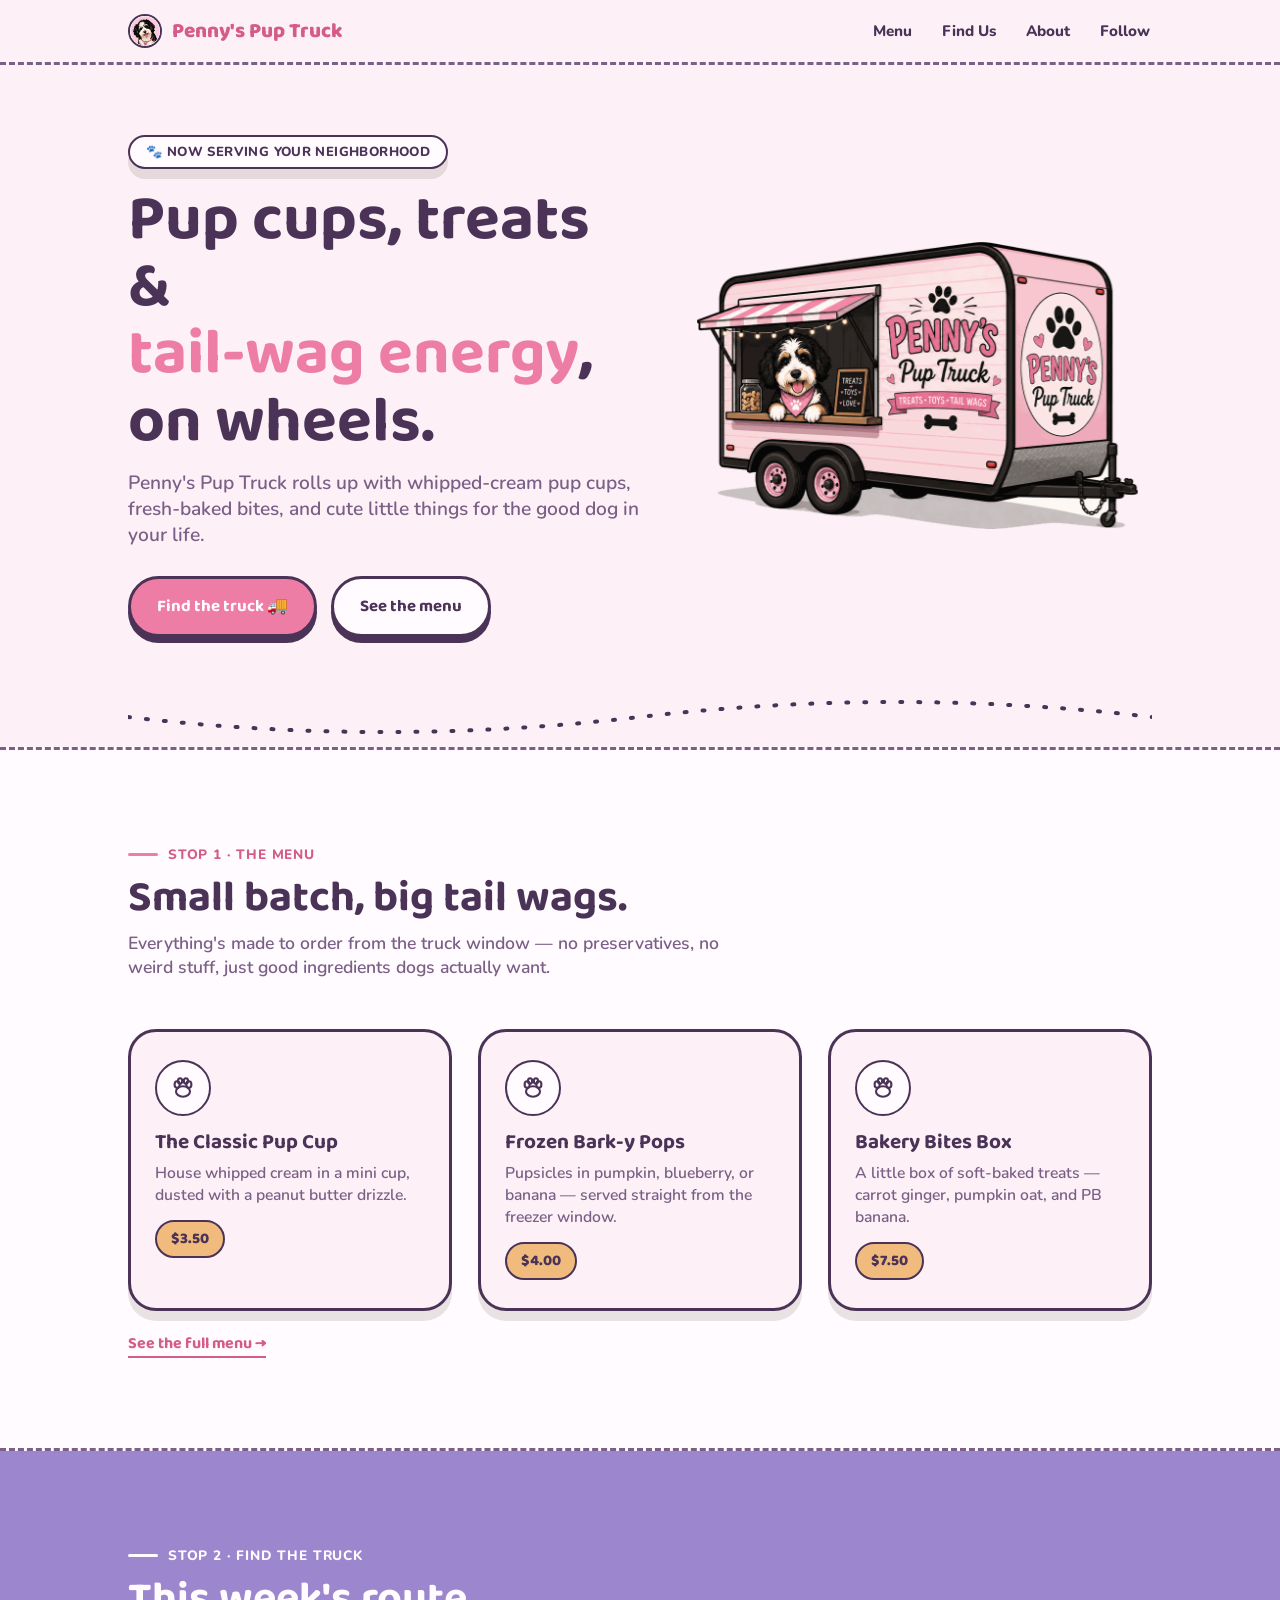
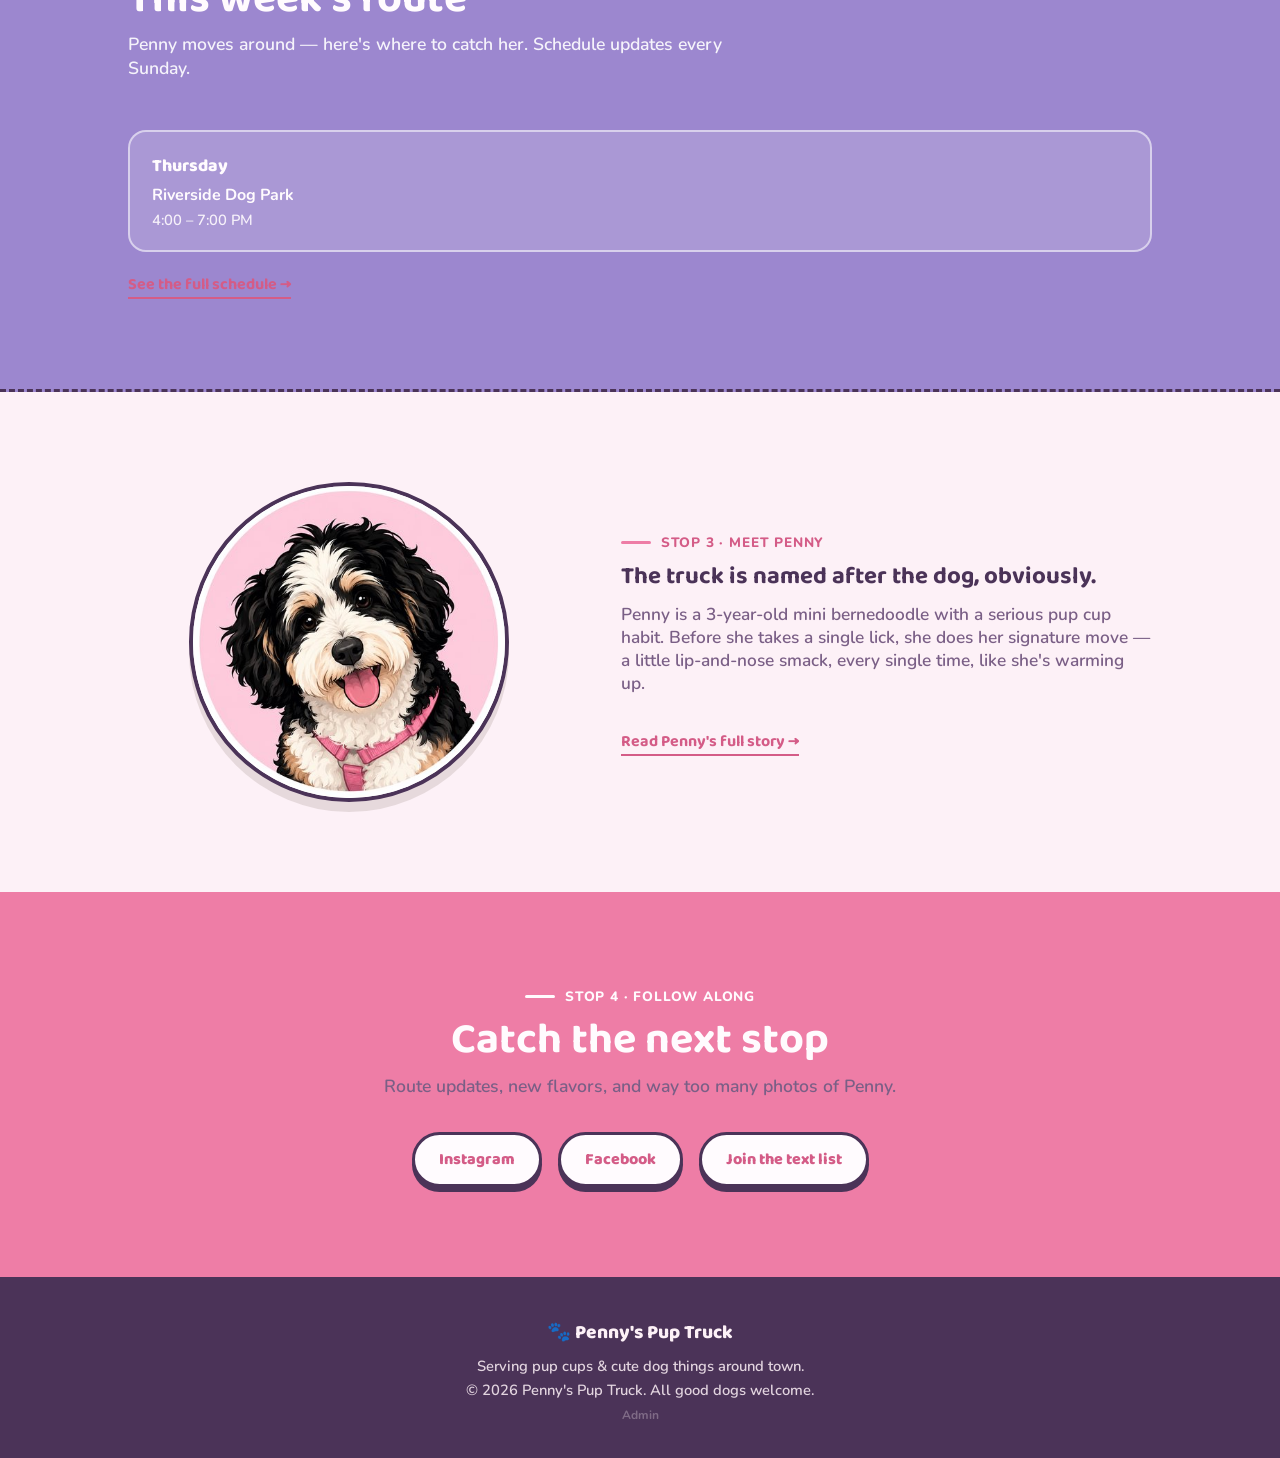
==== commit 07ced4cd: "Add About page with Penny's story and photo collage" ====
--- a/index.html
+++ b/index.html
@@ -15,14 +15,14 @@
 
 <nav class="nav">
   <div class="wrap">
-    <a href="index.html" class="logo">
+    <a href="about.html" class="logo">
       <img src="images/logo.jpg" alt="Penny" class="logo-icon" id="nav-logo-img">
       Penny's Pup Truck
     </a>
     <ul>
       <li><a href="menu.html">Menu</a></li>
       <li><a href="find.html">Find Us</a></li>
-      <li><a href="#about">About</a></li>
+      <li><a href="about.html">About</a></li>
       <li><a href="#follow">Follow</a></li>
     </ul>
   </div>
@@ -99,8 +99,8 @@
     <div>
       <span class="stop-label">Stop 3 · Meet Penny</span>
       <h2>The truck is named after the dog, obviously.</h2>
-      <p id="about-p1">Penny's Pup Truck started as one very good dog's excuse for her owner to bake too many treats. Now she rides shotgun on every route, quality-checking each batch of pup cups before they go out the window.</p>
-      <p id="about-p2">Every recipe is dog-safe first: no xylitol, no chocolate, no added sugar — just things a vet would nod along to.</p>
+      <p id="about-p1"></p>
+      <a href="about.html" class="see-more-link">Read Penny's full story →</a>
     </div>
   </div>
 </section>
@@ -150,6 +150,7 @@
 <input type="file" id="file-navLogo" accept="image/*" style="display:none">
 <input type="file" id="file-truck" accept="image/*" style="display:none">
 <input type="file" id="file-aboutPhoto" accept="image/*" style="display:none">
+<input type="file" id="file-collage" accept="image/*" style="display:none">
 
 <div class="directions-overlay" id="directions-overlay">
   <div class="directions-card">
--- a/styles.css
+++ b/styles.css
@@ -660,3 +660,28 @@
     text-decoration: underline;
   }
   .nav .logo{ text-decoration: none; cursor: pointer; }
+
+  /* ---------- PHOTO COLLAGE (About page) ---------- */
+  .collage-grid{
+    display: grid;
+    grid-template-columns: repeat(3, 1fr);
+    gap: 16px;
+    margin: 30px 0;
+  }
+  .collage-item{
+    position: relative;
+    aspect-ratio: 3/4;
+    border-radius: var(--radius-md);
+    overflow: hidden;
+    border: 3px solid var(--choc);
+    box-shadow: var(--shadow);
+  }
+  .collage-item img{
+    width: 100%;
+    height: 100%;
+    object-fit: cover;
+    display: block;
+  }
+  @media (max-width: 640px){
+    .collage-grid{ grid-template-columns: repeat(2, 1fr); }
+  }
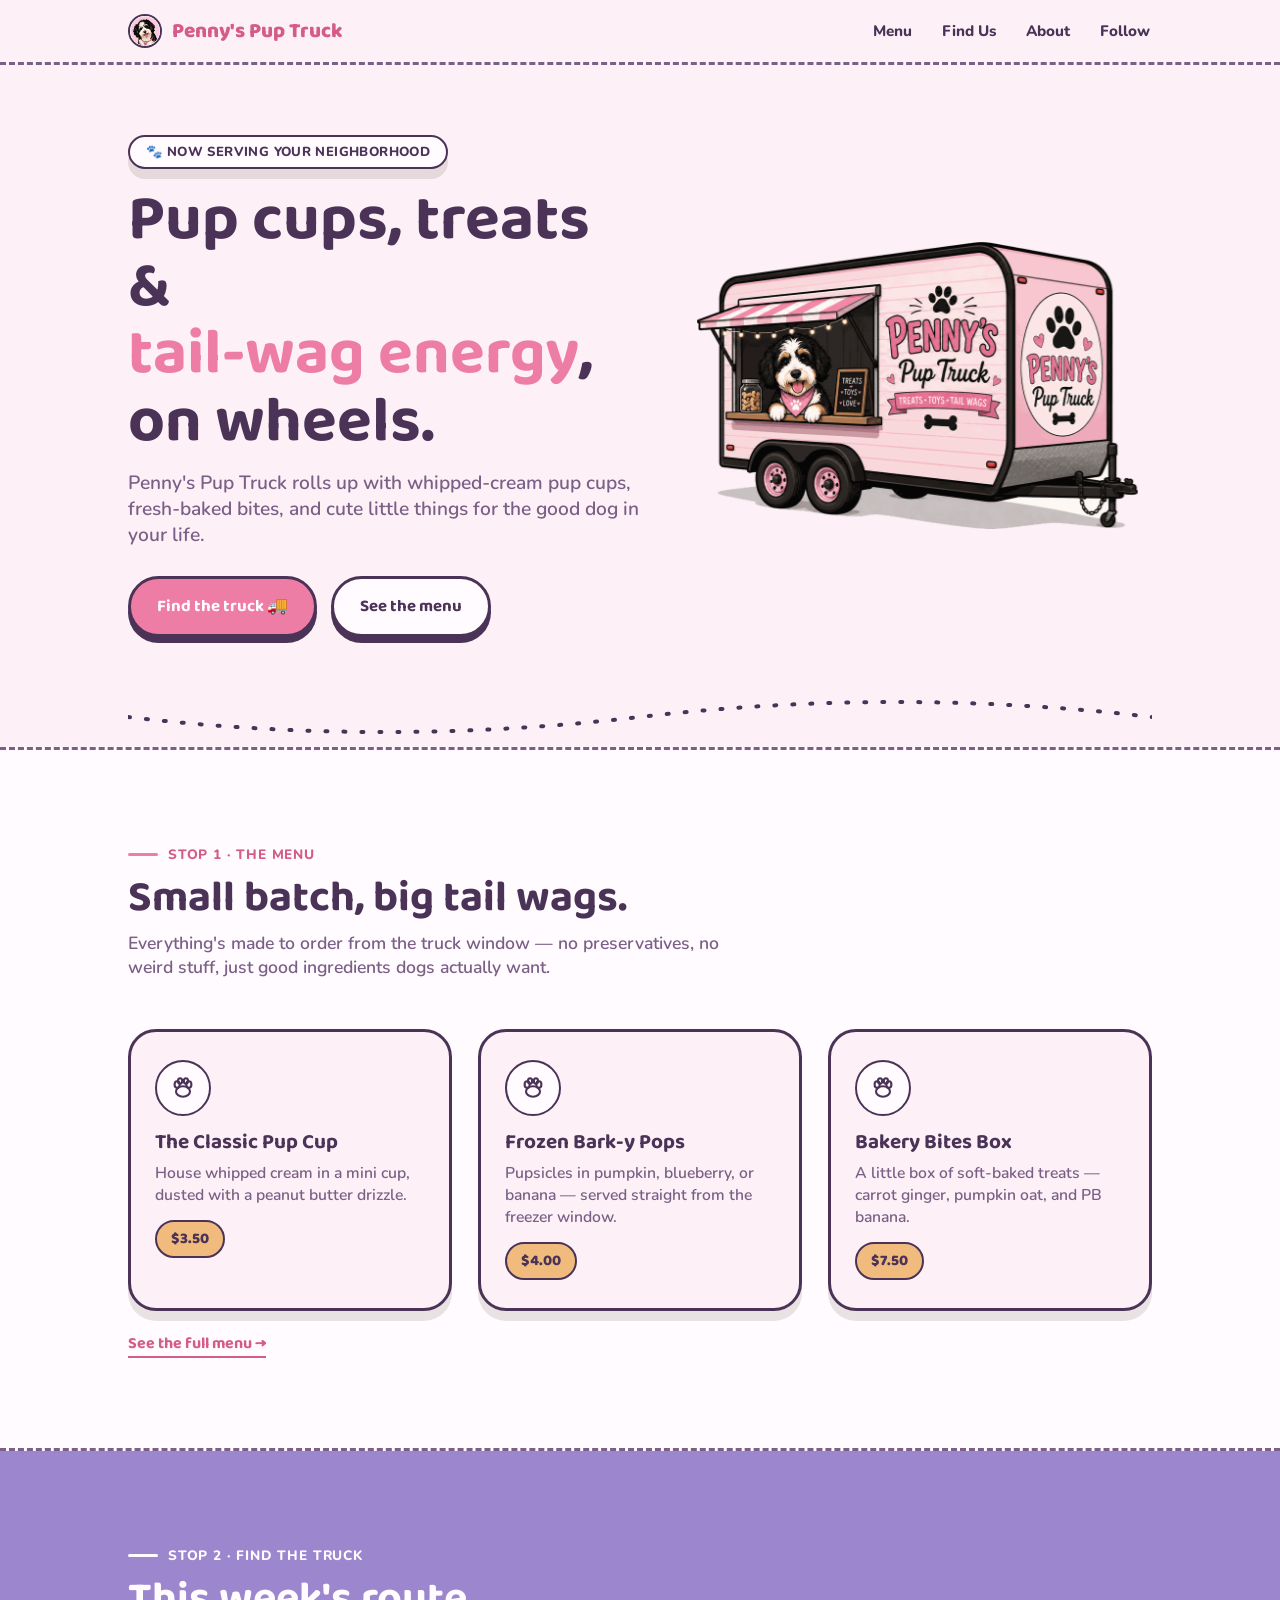
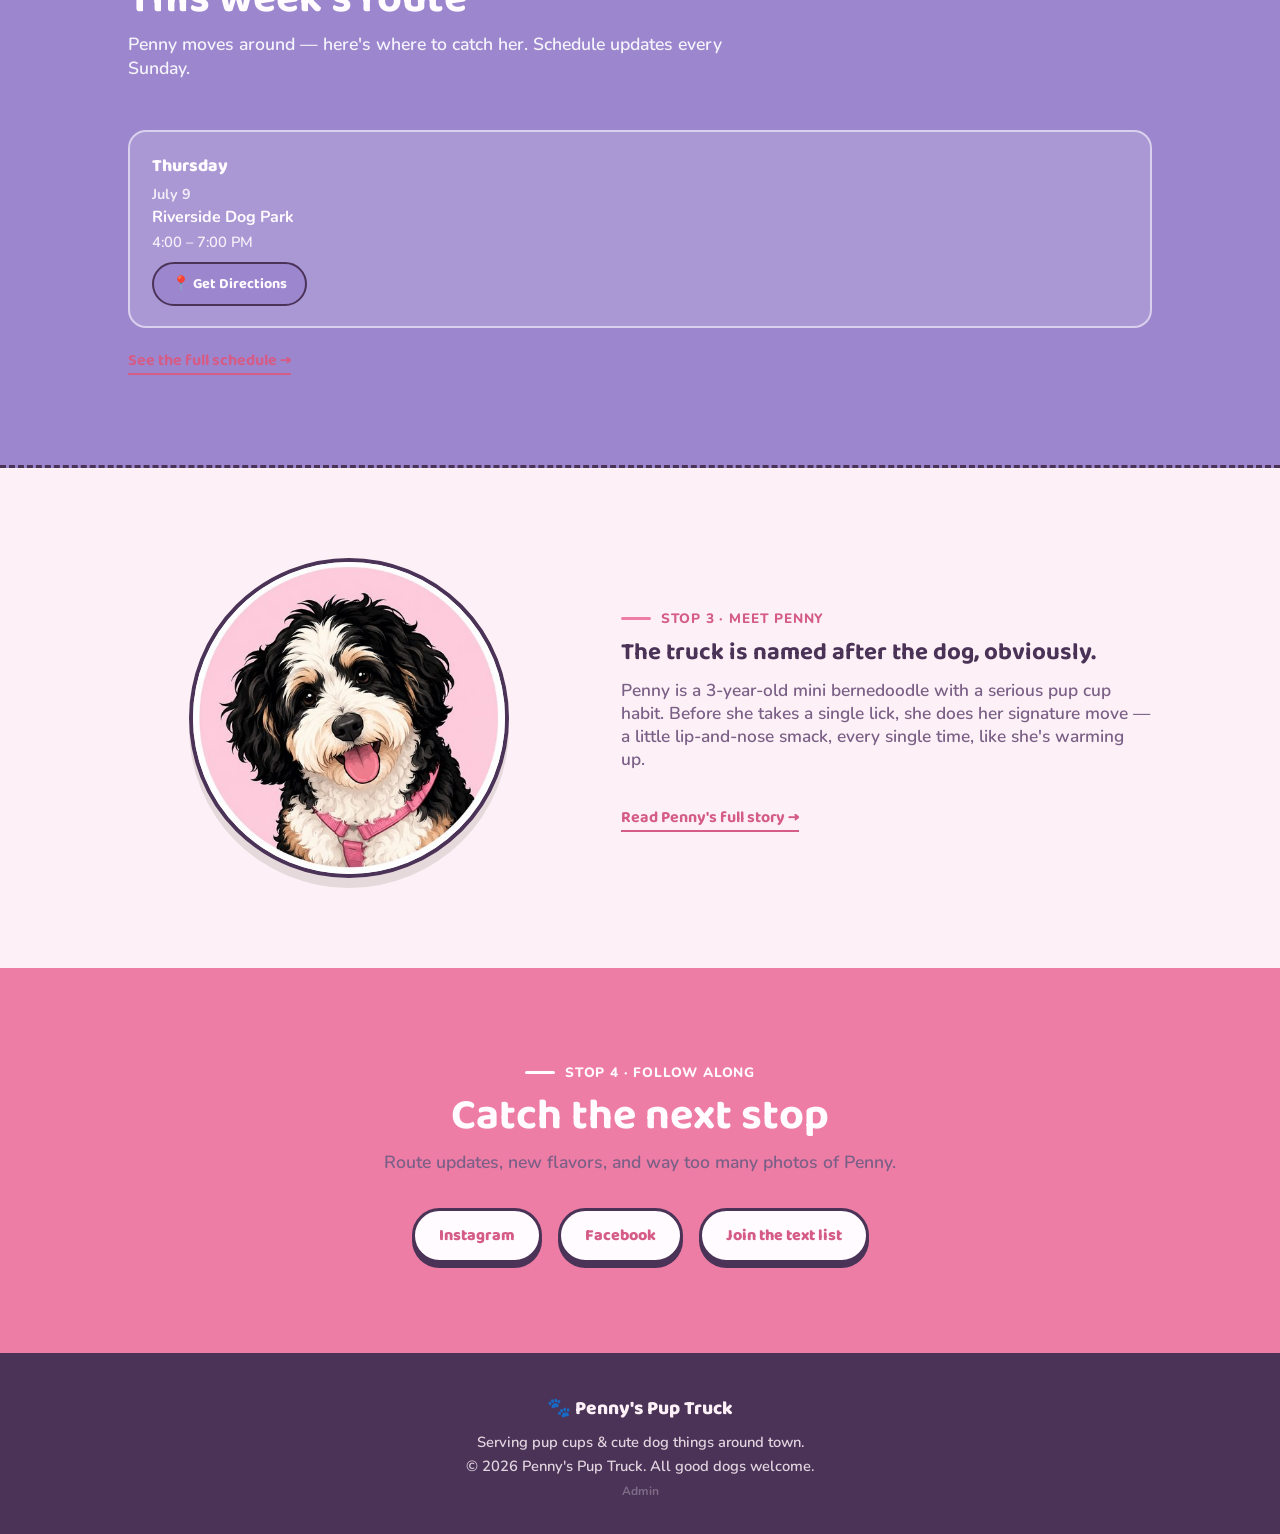
==== commit da955bdb: "Split logo links, link Find button to find.html, add schedule dates" ====
--- a/index.html
+++ b/index.html
@@ -15,10 +15,12 @@
 
 <nav class="nav">
   <div class="wrap">
-    <a href="about.html" class="logo">
-      <img src="images/logo.jpg" alt="Penny" class="logo-icon" id="nav-logo-img">
-      Penny's Pup Truck
-    </a>
+    <div class="logo">
+      <a href="about.html" class="logo-icon-link">
+        <img src="images/logo.jpg" alt="Penny" class="logo-icon" id="nav-logo-img">
+      </a>
+      <a href="index.html" class="logo-text-link">Penny's Pup Truck</a>
+    </div>
     <ul>
       <li><a href="menu.html">Menu</a></li>
       <li><a href="find.html">Find Us</a></li>
@@ -37,7 +39,7 @@
       <h1 id="hero-title">Pup cups, treats &amp;<br><span class="hl">tail-wag energy</span>,<br>on wheels.</h1>
       <p class="lede" id="hero-lede">Penny's Pup Truck rolls up with whipped-cream pup cups, fresh-baked bites, and cute little things for the good dog in your life.</p>
       <div class="btn-row">
-        <a href="#find" class="btn btn-primary">Find the truck 🚚</a>
+        <a href="find.html" class="btn btn-primary">Find the truck 🚚</a>
         <a href="#menu" class="btn btn-secondary">See the menu</a>
       </div>
     </div>
--- a/styles.css
+++ b/styles.css
@@ -64,6 +64,9 @@
     color: var(--cherry-dark);
   }
   .nav .logo img{ width:34px; height:34px; flex-shrink:0; }
+  .logo-icon-link{ display:flex; align-items:center; text-decoration:none; }
+  .logo-text-link{ color: var(--cherry-dark); text-decoration:none; }
+  .logo-text-link:hover{ text-decoration: underline; }
   .logo-icon{
     width: 34px;
     height: 34px;
@@ -315,6 +318,7 @@
     margin-bottom: 4px;
   }
   .stop-card .place{ font-weight: 700; }
+  .stop-card .date{ font-weight: 700; opacity: .85; font-size: .9rem; margin-bottom: 2px; }
   .stop-card .time{ font-weight:600; opacity:.9; font-size: .92rem; margin-top:4px; }
 
   /* ---------- ABOUT ---------- */
